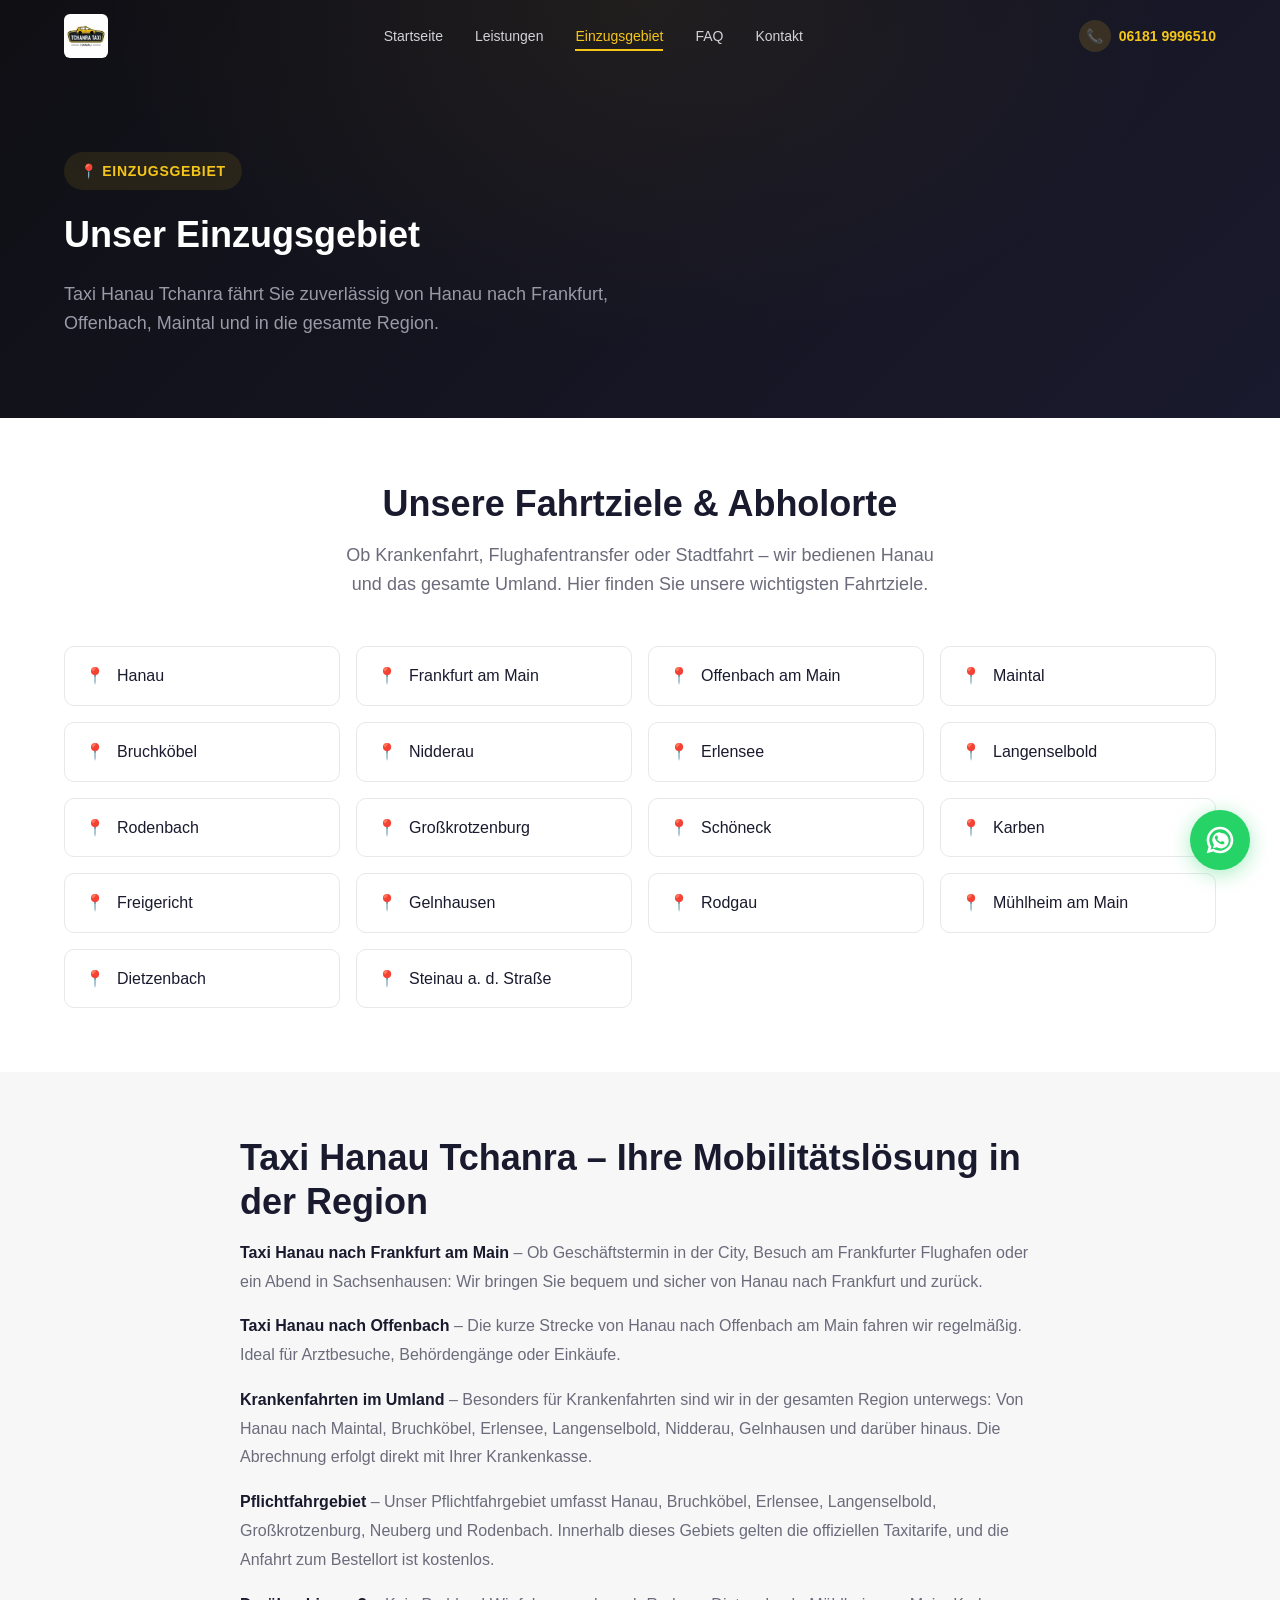
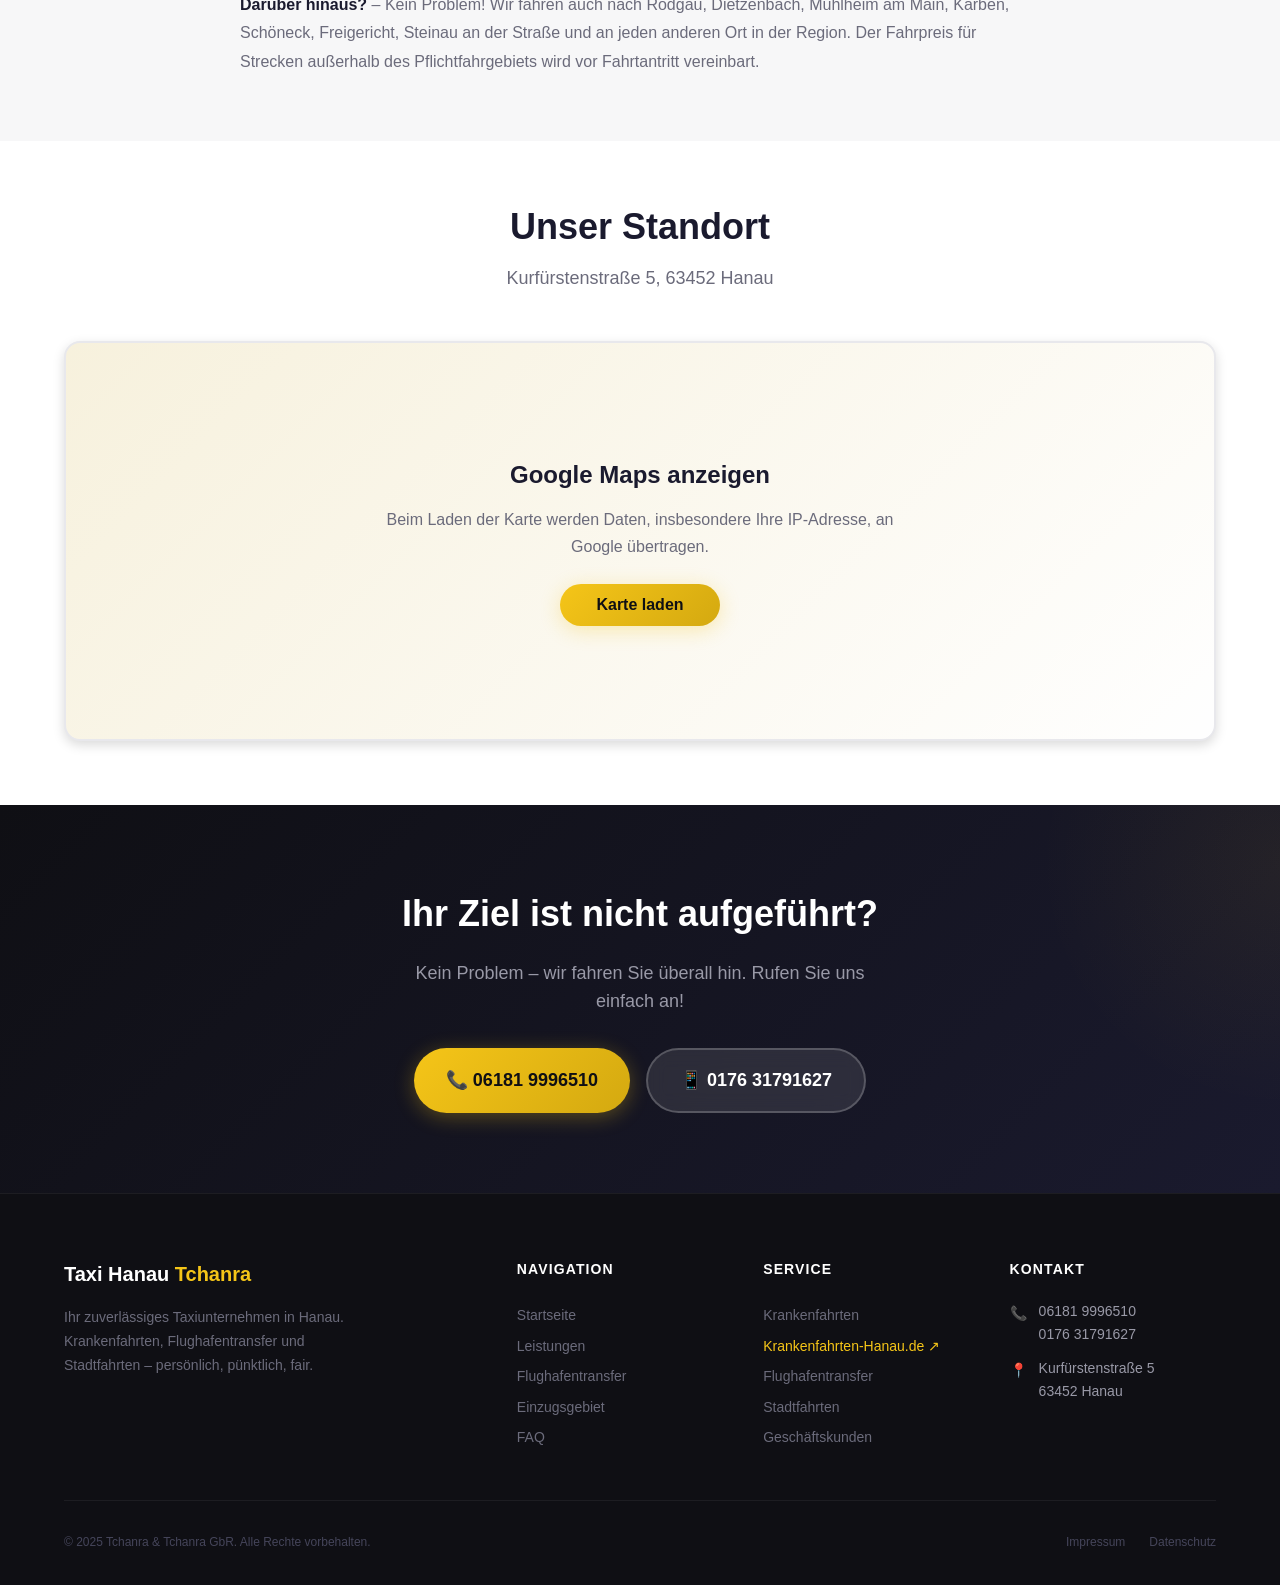
==== einzugsgebiet.html @ 6fc1b0a4 "Update privacy compliance" ====
<!DOCTYPE html>
<html lang="de">
<head>
  <meta charset="UTF-8">
  <meta name="viewport" content="width=device-width, initial-scale=1.0">

  <!-- SEO -->
  <title>Einzugsgebiet – Taxi Hanau Tchanra | Hanau, Frankfurt, Offenbach & Umland</title>
  <meta name="description" content="Taxi Hanau Tchanra fährt Sie zuverlässig in Hanau und der gesamten Region: Frankfurt, Offenbach, Maintal, Bruchköbel, Gelnhausen, Rodgau und viele weitere Orte.">
  <meta name="robots" content="index, follow">
  <link rel="canonical" href="https://taxi-hanau-tchanra.de/einzugsgebiet.html">

  <!-- Security Headers -->
  <meta http-equiv="X-Content-Type-Options" content="nosniff">
  <meta http-equiv="X-Frame-Options" content="SAMEORIGIN">
  <meta http-equiv="Referrer-Policy" content="strict-origin-when-cross-origin">

  <link rel="stylesheet" href="css/style.css">
  <link rel="icon" href="data:image/svg+xml,<svg xmlns='http://www.w3.org/2000/svg' viewBox='0 0 100 100'><text y='.9em' font-size='90'>🚕</text></svg>">
</head>
<body>

  <a href="#main" class="skip-link">Zum Inhalt springen</a>

  <!-- ===== HEADER ===== -->
  <header class="header header--transparent" role="banner">
    <div class="container header__inner">
      <a href="index.html" class="header__logo" aria-label="Taxi Hanau Tchanra – Startseite">
        <img src="images/logo.png" alt="Taxi Hanau Tchanra Logo" class="header__logo-img">
      </a>
      <nav class="header__nav" role="navigation" aria-label="Hauptnavigation">
        <a href="index.html" class="header__nav-link">Startseite</a>
        <a href="leistungen.html" class="header__nav-link">Leistungen</a>
        <a href="einzugsgebiet.html" class="header__nav-link header__nav-link--active">Einzugsgebiet</a>
        <a href="faq.html" class="header__nav-link">FAQ</a>
        <a href="kontakt.html" class="header__nav-link">Kontakt</a>
      </nav>
      <a href="tel:+4961819996510" class="header__phone" data-tracking="phone-header">
        <span class="header__phone-icon" aria-hidden="true">📞</span>
        <span>06181 9996510</span>
      </a>
      <button class="burger" aria-label="Menü öffnen" aria-expanded="false">
        <span class="burger__line"></span>
        <span class="burger__line"></span>
        <span class="burger__line"></span>
      </button>
    </div>
  </header>

  <main id="main">

    <!-- Page Header -->
    <section class="page-header">
      <div class="container page-header__content">
        <span class="section-badge">📍 Einzugsgebiet</span>
        <h1 class="page-header__title">Unser Einzugsgebiet</h1>
        <p class="page-header__subtitle">
          Taxi Hanau Tchanra fährt Sie zuverlässig von Hanau nach Frankfurt, Offenbach, 
          Maintal und in die gesamte Region.
        </p>
      </div>
    </section>

    <!-- ===== EINZUGSGEBIET ===== -->
    <section class="content-section" aria-label="Alle Fahrtziele">
      <div class="container">
        <div class="text-center">
          <h2 class="section-title reveal">Unsere Fahrtziele &amp; Abholorte</h2>
          <p class="section-subtitle reveal">
            Ob Krankenfahrt, Flughafentransfer oder Stadtfahrt – wir bedienen Hanau und 
            das gesamte Umland. Hier finden Sie unsere wichtigsten Fahrtziele.
          </p>
        </div>

        <div class="area-grid">
          <div class="area-item reveal">
            <span class="area-item__icon" aria-hidden="true">📍</span>
            <span>Hanau</span>
          </div>
          <div class="area-item reveal">
            <span class="area-item__icon" aria-hidden="true">📍</span>
            <span>Frankfurt am Main</span>
          </div>
          <div class="area-item reveal">
            <span class="area-item__icon" aria-hidden="true">📍</span>
            <span>Offenbach am Main</span>
          </div>
          <div class="area-item reveal">
            <span class="area-item__icon" aria-hidden="true">📍</span>
            <span>Maintal</span>
          </div>
          <div class="area-item reveal">
            <span class="area-item__icon" aria-hidden="true">📍</span>
            <span>Bruchköbel</span>
          </div>
          <div class="area-item reveal">
            <span class="area-item__icon" aria-hidden="true">📍</span>
            <span>Nidderau</span>
          </div>
          <div class="area-item reveal">
            <span class="area-item__icon" aria-hidden="true">📍</span>
            <span>Erlensee</span>
          </div>
          <div class="area-item reveal">
            <span class="area-item__icon" aria-hidden="true">📍</span>
            <span>Langenselbold</span>
          </div>
          <div class="area-item reveal">
            <span class="area-item__icon" aria-hidden="true">📍</span>
            <span>Rodenbach</span>
          </div>
          <div class="area-item reveal">
            <span class="area-item__icon" aria-hidden="true">📍</span>
            <span>Großkrotzenburg</span>
          </div>
          <div class="area-item reveal">
            <span class="area-item__icon" aria-hidden="true">📍</span>
            <span>Schöneck</span>
          </div>
          <div class="area-item reveal">
            <span class="area-item__icon" aria-hidden="true">📍</span>
            <span>Karben</span>
          </div>
          <div class="area-item reveal">
            <span class="area-item__icon" aria-hidden="true">📍</span>
            <span>Freigericht</span>
          </div>
          <div class="area-item reveal">
            <span class="area-item__icon" aria-hidden="true">📍</span>
            <span>Gelnhausen</span>
          </div>
          <div class="area-item reveal">
            <span class="area-item__icon" aria-hidden="true">📍</span>
            <span>Rodgau</span>
          </div>
          <div class="area-item reveal">
            <span class="area-item__icon" aria-hidden="true">📍</span>
            <span>Mühlheim am Main</span>
          </div>
          <div class="area-item reveal">
            <span class="area-item__icon" aria-hidden="true">📍</span>
            <span>Dietzenbach</span>
          </div>
          <div class="area-item reveal">
            <span class="area-item__icon" aria-hidden="true">📍</span>
            <span>Steinau a. d. Straße</span>
          </div>
        </div>
      </div>
    </section>

    <!-- ===== SEO TEXT ===== -->
    <section class="content-section content-section--alt" aria-label="Taxi in der Region">
      <div class="container">
        <div style="max-width: 800px; margin: 0 auto;">
          <h2 class="section-title reveal">Taxi Hanau Tchanra – Ihre Mobilitätslösung in der Region</h2>

          <div class="reveal" style="color: var(--color-gray-500); line-height: 1.8;">
            <p style="margin-bottom: 1rem;">
              <strong style="color: var(--color-dark);">Taxi Hanau nach Frankfurt am Main</strong> – 
              Ob Geschäftstermin in der City, Besuch am Frankfurter Flughafen oder ein Abend in 
              Sachsenhausen: Wir bringen Sie bequem und sicher von Hanau nach Frankfurt und zurück.
            </p>

            <p style="margin-bottom: 1rem;">
              <strong style="color: var(--color-dark);">Taxi Hanau nach Offenbach</strong> – 
              Die kurze Strecke von Hanau nach Offenbach am Main fahren wir regelmäßig. 
              Ideal für Arztbesuche, Behördengänge oder Einkäufe.
            </p>

            <p style="margin-bottom: 1rem;">
              <strong style="color: var(--color-dark);">Krankenfahrten im Umland</strong> – 
              Besonders für Krankenfahrten sind wir in der gesamten Region unterwegs: 
              Von Hanau nach Maintal, Bruchköbel, Erlensee, Langenselbold, Nidderau, 
              Gelnhausen und darüber hinaus. Die Abrechnung erfolgt direkt mit Ihrer Krankenkasse.
            </p>

            <p style="margin-bottom: 1rem;">
              <strong style="color: var(--color-dark);">Pflichtfahrgebiet</strong> – 
              Unser Pflichtfahrgebiet umfasst Hanau, Bruchköbel, Erlensee, Langenselbold, 
              Großkrotzenburg, Neuberg und Rodenbach. Innerhalb dieses Gebiets gelten die 
              offiziellen Taxitarife, und die Anfahrt zum Bestellort ist kostenlos.
            </p>

            <p>
              <strong style="color: var(--color-dark);">Darüber hinaus?</strong> – 
              Kein Problem! Wir fahren auch nach Rodgau, Dietzenbach, Mühlheim am Main, 
              Karben, Schöneck, Freigericht, Steinau an der Straße und an jeden anderen 
              Ort in der Region. Der Fahrpreis für Strecken außerhalb des Pflichtfahrgebiets 
              wird vor Fahrtantritt vereinbart.
            </p>
          </div>
        </div>
      </div>
    </section>

    <!-- ===== GOOGLE MAPS ===== -->
    <section class="content-section" aria-label="Standort auf der Karte">
      <div class="container">
        <div class="text-center">
          <h2 class="section-title reveal">Unser Standort</h2>
          <p class="section-subtitle reveal">Kurfürstenstraße 5, 63452 Hanau</p>
        </div>
        <div class="map-wrapper map-consent reveal">
          <div class="map-consent__content">
            <h2 class="map-consent__title">Google Maps anzeigen</h2>
            <p class="map-consent__text">
              Beim Laden der Karte werden Daten, insbesondere Ihre IP-Adresse, an Google übertragen.
            </p>
            <button
              type="button"
              class="btn btn-primary map-consent__btn"
              data-map-src="https://www.google.com/maps/embed?pb=!1m18!1m12!1m3!1d2554.5!2d8.9169!3d50.1268!2m3!1f0!2f0!3f0!3m2!1i1024!2i768!4f13.1!3m3!1m2!1s0x47bd0e9db5a84b11%3A0x4c44c80e8f3e7a59!2sKurf%C3%BCrstenstra%C3%9Fe%205%2C%2063452%20Hanau!5e0!3m2!1sde!2sde"
              data-map-title="Standort Taxi Hanau Tchanra auf Google Maps">
              Karte laden
            </button>
          </div>
        </div>
      </div>
    </section>

    <!-- CTA -->
    <section class="cta-section" aria-label="Jetzt Taxi bestellen">
      <div class="container cta-section__inner">
        <h2 class="cta-section__title reveal">Ihr Ziel ist nicht aufgeführt?</h2>
        <p class="cta-section__text reveal">
          Kein Problem – wir fahren Sie überall hin. Rufen Sie uns einfach an!
        </p>
        <div class="cta-section__actions reveal">
          <a href="tel:+4961819996510" class="btn btn-primary btn-lg" data-tracking="gebiet-cta-call">
            📞 06181 9996510
          </a>
          <a href="tel:+4917631791627" class="btn btn-secondary btn-lg" data-tracking="gebiet-cta-mobile">
            📱 0176 31791627
          </a>
        </div>
      </div>
    </section>

  </main>

  <!-- Footer -->
  <footer class="footer" role="contentinfo">
    <div class="container">
      <div class="footer__grid">
        <div>
          <div class="footer__brand-name">Taxi Hanau <span class="text-gold">Tchanra</span></div>
          <p class="footer__brand-text">
            Ihr zuverlässiges Taxiunternehmen in Hanau. Krankenfahrten, 
            Flughafentransfer und Stadtfahrten – persönlich, pünktlich, fair.
          </p>
        </div>
        <div>
          <h3 class="footer__heading">Navigation</h3>
          <a href="index.html" class="footer__link">Startseite</a>
          <a href="leistungen.html" class="footer__link">Leistungen</a>
          <a href="flughafentransfer.html" class="footer__link">Flughafentransfer</a>
          <a href="einzugsgebiet.html" class="footer__link">Einzugsgebiet</a>
          <a href="faq.html" class="footer__link">FAQ</a>
        </div>
        <div>
          <h3 class="footer__heading">Service</h3>
          <a href="leistungen.html#krankenfahrten" class="footer__link">Krankenfahrten</a>
          <a href="https://krankenfahrten-hanau.de/" target="_blank" rel="noopener noreferrer" class="footer__link" style="color: var(--color-gold);">Krankenfahrten-Hanau.de ↗</a>
          <a href="flughafentransfer.html" class="footer__link">Flughafentransfer</a>
          <a href="leistungen.html#stadtfahrten" class="footer__link">Stadtfahrten</a>
          <a href="leistungen.html#geschaeftskunden" class="footer__link">Geschäftskunden</a>
        </div>
        <div>
          <h3 class="footer__heading">Kontakt</h3>
          <div class="footer__contact-item">
            <span class="footer__contact-icon" aria-hidden="true">📞</span>
            <div>
              <a href="tel:+4961819996510">06181 9996510</a><br>
              <a href="tel:+4917631791627">0176 31791627</a>
            </div>
          </div>
          <div class="footer__contact-item">
            <span class="footer__contact-icon" aria-hidden="true">📍</span>
            <div>Kurfürstenstraße 5<br>63452 Hanau</div>
          </div>
        </div>
      </div>
      <div class="footer__bottom">
        <p class="footer__copyright">&copy; 2025 Tchanra &amp; Tchanra GbR. Alle Rechte vorbehalten.</p>
        <div class="footer__legal">
          <a href="kontakt.html#impressum">Impressum</a>
          <a href="kontakt.html#datenschutz">Datenschutz</a>
        </div>
      </div>
    </div>
  </footer>

  <div class="mobile-cta" aria-label="Schnellkontakt">
    <div class="mobile-cta__inner">
      <a href="tel:+4961819996510" class="mobile-cta__btn mobile-cta__btn--primary">📞 Anrufen</a>
      <a href="kontakt.html" class="mobile-cta__btn mobile-cta__btn--secondary">✉️ Nachricht</a>
    </div>
  </div>

  <script src="js/main.js"></script>
</body>
</html>
---- css/style.css ----
/* ============================================================
   TAXI HANAU TCHANRA – Design System
   Modern, mobile-first, taxi-themed (black/gold)
   ============================================================ */

/* ---------- Local/System Fonts ---------- */

/* ---------- CSS Custom Properties ---------- */
:root {
  /* Colors */
  --color-black: #0f0f14;
  --color-dark: #1a1a2e;
  --color-dark-2: #16213e;
  --color-dark-card: #1e1e30;
  --color-gold: #f5c518;
  --color-gold-dark: #d4a910;
  --color-gold-light: #ffe066;
  --color-white: #ffffff;
  --color-gray-100: #f7f7f8;
  --color-gray-200: #e8e8ec;
  --color-gray-300: #d1d1d8;
  --color-gray-400: #9999a7;
  --color-gray-500: #6b6b7b;
  --color-gray-600: #45455a;
  --color-green: #22c55e;
  --color-red: #ef4444;

  /* Typography */
  --font-family: -apple-system, BlinkMacSystemFont, 'Segoe UI', Roboto, Arial, sans-serif;
  --fs-xs: 0.75rem;
  --fs-sm: 0.875rem;
  --fs-base: 1rem;
  --fs-lg: 1.125rem;
  --fs-xl: 1.25rem;
  --fs-2xl: 1.5rem;
  --fs-3xl: 1.875rem;
  --fs-4xl: 2.25rem;
  --fs-5xl: 3rem;
  --fs-6xl: 3.75rem;

  /* Spacing */
  --space-1: 0.25rem;
  --space-2: 0.5rem;
  --space-3: 0.75rem;
  --space-4: 1rem;
  --space-5: 1.25rem;
  --space-6: 1.5rem;
  --space-8: 2rem;
  --space-10: 2.5rem;
  --space-12: 3rem;
  --space-16: 4rem;
  --space-20: 5rem;
  --space-24: 6rem;

  /* Layout */
  --max-width: 1200px;
  --header-height: 72px;

  /* Border Radius */
  --radius-sm: 6px;
  --radius-md: 10px;
  --radius-lg: 16px;
  --radius-xl: 24px;
  --radius-full: 9999px;

  /* Shadows */
  --shadow-sm: 0 1px 3px rgba(0,0,0,0.12);
  --shadow-md: 0 4px 12px rgba(0,0,0,0.15);
  --shadow-lg: 0 8px 30px rgba(0,0,0,0.2);
  --shadow-xl: 0 16px 50px rgba(0,0,0,0.3);
  --shadow-gold: 0 4px 20px rgba(245,197,24,0.3);
  --shadow-gold-lg: 0 8px 40px rgba(245,197,24,0.4);

  /* Transitions */
  --transition-fast: 0.15s ease;
  --transition-base: 0.3s ease;
  --transition-slow: 0.5s ease;
  --transition-spring: 0.4s cubic-bezier(0.34, 1.56, 0.64, 1);
}

/* ---------- Reset & Base ---------- */
*, *::before, *::after {
  margin: 0;
  padding: 0;
  box-sizing: border-box;
}

html {
  scroll-behavior: smooth;
  -webkit-text-size-adjust: 100%;
}

body {
  font-family: var(--font-family);
  font-size: var(--fs-base);
  line-height: 1.6;
  color: var(--color-dark);
  background-color: var(--color-white);
  -webkit-font-smoothing: antialiased;
  -moz-osx-font-smoothing: grayscale;
  overflow-x: hidden;
}

img {
  max-width: 100%;
  height: auto;
  display: block;
}

a {
  color: inherit;
  text-decoration: none;
  transition: color var(--transition-fast);
}

ul, ol {
  list-style: none;
}

button, input, textarea, select {
  font-family: inherit;
  font-size: inherit;
  border: none;
  outline: none;
  background: none;
}

button {
  cursor: pointer;
}

/* ---------- Utility Classes ---------- */
.container {
  width: 100%;
  max-width: var(--max-width);
  margin: 0 auto;
  padding: 0 var(--space-6);
}

.sr-only {
  position: absolute;
  width: 1px;
  height: 1px;
  padding: 0;
  margin: -1px;
  overflow: hidden;
  clip: rect(0,0,0,0);
  white-space: nowrap;
  border: 0;
}

.section-padding {
  padding: var(--space-20) 0;
}

.text-center {
  text-align: center;
}

.text-gold {
  color: var(--color-gold);
}

/* ---------- Typography ---------- */
.section-badge {
  display: inline-flex;
  align-items: center;
  gap: var(--space-2);
  padding: var(--space-2) var(--space-4);
  border-radius: var(--radius-full);
  background: rgba(245, 197, 24, 0.1);
  color: var(--color-gold);
  font-size: var(--fs-sm);
  font-weight: 600;
  text-transform: uppercase;
  letter-spacing: 0.05em;
  margin-bottom: var(--space-4);
}

.section-title {
  font-size: var(--fs-3xl);
  font-weight: 800;
  line-height: 1.2;
  margin-bottom: var(--space-4);
}

.section-subtitle {
  font-size: var(--fs-lg);
  color: var(--color-gray-500);
  max-width: 600px;
  margin: 0 auto var(--space-12);
}

@media (min-width: 768px) {
  .section-title {
    font-size: var(--fs-4xl);
  }
}

/* ---------- Buttons ---------- */
.btn {
  display: inline-flex;
  align-items: center;
  justify-content: center;
  gap: var(--space-2);
  padding: var(--space-3) var(--space-6);
  border-radius: var(--radius-full);
  font-weight: 600;
  font-size: var(--fs-base);
  text-align: center;
  transition: all var(--transition-base);
  white-space: nowrap;
  position: relative;
  overflow: hidden;
}

.btn::after {
  content: '';
  position: absolute;
  inset: 0;
  border-radius: inherit;
  opacity: 0;
  transition: opacity var(--transition-fast);
  background: linear-gradient(135deg, rgba(255,255,255,0.2), transparent);
}

.btn:hover::after {
  opacity: 1;
}

.btn-primary {
  background: linear-gradient(135deg, var(--color-gold), var(--color-gold-dark));
  color: var(--color-black);
  box-shadow: var(--shadow-gold);
}

.btn-primary:hover {
  transform: translateY(-2px);
  box-shadow: var(--shadow-gold-lg);
}

.btn-primary:active {
  transform: translateY(0);
}

.btn-secondary {
  background: rgba(255,255,255,0.1);
  color: var(--color-white);
  border: 2px solid rgba(255,255,255,0.2);
  backdrop-filter: blur(10px);
}

.btn-secondary:hover {
  background: rgba(255,255,255,0.2);
  border-color: var(--color-gold);
  color: var(--color-gold);
  transform: translateY(-2px);
}

.btn-outline {
  background: transparent;
  color: var(--color-gold);
  border: 2px solid var(--color-gold);
}

.btn-outline:hover {
  background: var(--color-gold);
  color: var(--color-black);
  transform: translateY(-2px);
  box-shadow: var(--shadow-gold);
}

.btn-lg {
  padding: var(--space-4) var(--space-8);
  font-size: var(--fs-lg);
}

.btn-icon {
  font-size: var(--fs-xl);
}

/* ---------- Header / Navigation ---------- */
.header {
  position: fixed;
  top: 0;
  left: 0;
  right: 0;
  z-index: 1000;
  height: var(--header-height);
  transition: all var(--transition-base);
}

.header--transparent {
  background: transparent;
}

.header--scrolled {
  background: rgba(15, 15, 20, 0.95);
  backdrop-filter: blur(20px);
  -webkit-backdrop-filter: blur(20px);
  box-shadow: 0 2px 20px rgba(0,0,0,0.3);
}

.header--menu-open {
  background: #0b0b0f !important;
  backdrop-filter: none !important;
  -webkit-backdrop-filter: none !important;
  box-shadow: none !important;
}

.header__inner {
  display: flex;
  align-items: center;
  justify-content: space-between;
  height: 100%;
}

.header__logo {
  display: flex;
  align-items: center;
  gap: var(--space-3);
  font-size: var(--fs-xl);
  font-weight: 800;
  color: var(--color-white);
  z-index: 1001;
}

.header__logo-icon {
  width: 40px;
  height: 40px;
  border-radius: var(--radius-md);
  background: linear-gradient(135deg, var(--color-gold), var(--color-gold-dark));
  display: flex;
  align-items: center;
  justify-content: center;
  font-size: var(--fs-xl);
  color: var(--color-black);
}

.header__nav {
  display: none;
}

.header__nav--open {
  display: flex !important;
  position: fixed !important;
  top: 0 !important;
  left: 0 !important;
  right: 0 !important;
  bottom: 0 !important;
  width: 100vw !important;
  height: 100vh !important;
  height: 100dvh !important;
  background: #0b0b0f !important;
  backdrop-filter: none !important;
  -webkit-backdrop-filter: none !important;
  flex-direction: column;
  align-items: center;
  justify-content: center;
  gap: var(--space-6);
  z-index: 1000;
  padding: 5rem 1.5rem 2rem;
}

.header__nav-link {
  color: var(--color-gray-300);
  font-weight: 500;
  font-size: var(--fs-lg);
  transition: color var(--transition-fast);
  position: relative;
}

.header__nav--open .header__nav-link {
  color: #ffffff !important;
  font-size: 1.25rem !important;
  font-weight: 600 !important;
  padding: var(--space-2) var(--space-4);
  text-align: center;
}

.header__nav-link::after {
  content: '';
  position: absolute;
  bottom: -4px;
  left: 0;
  width: 0;
  height: 2px;
  background: var(--color-gold);
  transition: width var(--transition-base);
}

.header__nav-link:hover,
.header__nav-link--active {
  color: var(--color-gold);
}

.header__nav-link:hover::after,
.header__nav-link--active::after {
  width: 100%;
}

.header__phone {
  display: none;
  align-items: center;
  gap: var(--space-2);
  color: var(--color-gold);
  font-weight: 600;
  font-size: var(--fs-sm);
}

.header__phone-icon {
  width: 32px;
  height: 32px;
  border-radius: var(--radius-full);
  background: rgba(245,197,24,0.15);
  display: flex;
  align-items: center;
  justify-content: center;
  animation: pulse-ring 2s infinite;
}

.burger {
  display: flex;
  flex-direction: column;
  gap: 5px;
  width: 28px;
  cursor: pointer;
  z-index: 1001;
  background: none;
  border: none;
  padding: 4px;
}

.burger__line {
  width: 100%;
  height: 2.5px;
  background: var(--color-white);
  border-radius: 2px;
  transition: all var(--transition-base);
  transform-origin: center;
}

.burger--open .burger__line:nth-child(1) {
  transform: translateY(7.5px) rotate(45deg);
}

.burger--open .burger__line:nth-child(2) {
  opacity: 0;
  transform: scaleX(0);
}

.burger--open .burger__line:nth-child(3) {
  transform: translateY(-7.5px) rotate(-45deg);
}

@media (min-width: 768px) {
  .header__nav {
    display: flex;
    align-items: center;
    gap: var(--space-8);
  }

  .header__nav-link {
    font-size: var(--fs-sm);
  }

  .header__phone {
    display: flex;
  }

  .burger {
    display: none;
  }
}

/* ---------- Hero Section ---------- */
.hero {
  position: relative;
  min-height: 100vh;
  display: flex;
  align-items: center;
  background: linear-gradient(135deg, var(--color-black) 0%, var(--color-dark) 50%, var(--color-dark-2) 100%);
  overflow: hidden;
  padding-top: var(--header-height);
}

.hero__bg {
  position: absolute;
  inset: 0;
  z-index: 0;
}

.hero__bg::before {
  content: '';
  position: absolute;
  inset: 0;
  background: radial-gradient(ellipse at 70% 20%, rgba(245,197,24,0.08) 0%, transparent 60%),
              radial-gradient(ellipse at 30% 80%, rgba(245,197,24,0.05) 0%, transparent 50%);
  z-index: 1;
}

.hero__bg-grid {
  position: absolute;
  inset: 0;
  background-image:
    linear-gradient(rgba(245,197,24,0.03) 1px, transparent 1px),
    linear-gradient(90deg, rgba(245,197,24,0.03) 1px, transparent 1px);
  background-size: 60px 60px;
  z-index: 0;
}

.header__logo-img {
  height: 44px;
  width: auto;
  border-radius: var(--radius-sm);
  display: block;
}

.hero__grid {
  display: grid;
  gap: var(--space-10);
  align-items: center;
  position: relative;
  z-index: 2;
}

@media (min-width: 992px) {
  .hero__grid {
    grid-template-columns: 1fr 1fr;
  }
}

.hero__media {
  position: relative;
  border-radius: var(--radius-xl);
  overflow: hidden;
  box-shadow: var(--shadow-xl), 0 0 40px rgba(245,197,24,0.15);
  border: 1px solid rgba(245,197,24,0.25);
  animation: fadeInUp 0.8s ease 0.3s both;
}

.hero__img {
  width: 100%;
  height: auto;
  object-fit: cover;
  display: block;
  transition: transform var(--transition-slow);
}

.hero__media:hover .hero__img {
  transform: scale(1.03);
}

.hero__media-tag {
  position: absolute;
  bottom: var(--space-4);
  left: var(--space-4);
  background: rgba(15,15,20,0.85);
  backdrop-filter: blur(10px);
  border: 1px solid var(--color-gold);
  color: var(--color-white);
  padding: var(--space-2) var(--space-4);
  border-radius: var(--radius-md);
  font-size: var(--fs-xs);
  font-weight: 600;
}

.hero__content {
  position: relative;
  z-index: 2;
}

.hero__badge {
  display: inline-flex;
  align-items: center;
  gap: var(--space-2);
  padding: var(--space-2) var(--space-4);
  border-radius: var(--radius-full);
  background: rgba(34, 197, 94, 0.15);
  color: var(--color-green);
  font-size: var(--fs-sm);
  font-weight: 600;
  margin-bottom: var(--space-6);
  animation: fadeInUp 0.6s ease both;
}

.hero__badge-dot {
  width: 8px;
  height: 8px;
  border-radius: 50%;
  background: var(--color-green);
  animation: blink 2s infinite;
}

.hero__title {
  font-size: var(--fs-4xl);
  font-weight: 800;
  color: var(--color-white);
  line-height: 1.1;
  margin-bottom: var(--space-6);
  animation: fadeInUp 0.6s ease 0.1s both;
}

.hero__title-highlight {
  background: linear-gradient(135deg, var(--color-gold), var(--color-gold-light));
  -webkit-background-clip: text;
  -webkit-text-fill-color: transparent;
  background-clip: text;
}

.hero__subtitle {
  font-size: var(--fs-lg);
  color: var(--color-gray-400);
  margin-bottom: var(--space-8);
  max-width: 540px;
  animation: fadeInUp 0.6s ease 0.2s both;
}

.hero__actions {
  display: flex;
  flex-wrap: wrap;
  gap: var(--space-4);
  margin-bottom: var(--space-12);
  animation: fadeInUp 0.6s ease 0.3s both;
}

.hero__phone-main {
  display: flex;
  align-items: center;
  gap: var(--space-4);
  padding: var(--space-4) var(--space-6);
  border-radius: var(--radius-lg);
  background: rgba(255,255,255,0.05);
  border: 1px solid rgba(255,255,255,0.1);
  animation: fadeInUp 0.6s ease 0.4s both;
}

.hero__phone-number {
  font-size: var(--fs-2xl);
  font-weight: 700;
  color: var(--color-gold);
  letter-spacing: 0.02em;
}

.hero__phone-label {
  font-size: var(--fs-sm);
  color: var(--color-gray-400);
}

.hero__stats {
  display: grid;
  grid-template-columns: repeat(3, 1fr);
  gap: var(--space-6);
  padding-top: var(--space-8);
  border-top: 1px solid rgba(255,255,255,0.08);
  animation: fadeInUp 0.6s ease 0.5s both;
}

.hero__stat-value {
  font-size: var(--fs-2xl);
  font-weight: 800;
  color: var(--color-gold);
}

.hero__stat-label {
  font-size: var(--fs-xs);
  color: var(--color-gray-400);
  text-transform: uppercase;
  letter-spacing: 0.05em;
}

/* Floating elements */
.hero__float {
  position: absolute;
  z-index: 1;
  pointer-events: none;
}

.hero__float--1 {
  top: 15%;
  right: 5%;
  width: 300px;
  height: 300px;
  border-radius: 50%;
  background: radial-gradient(circle, rgba(245,197,24,0.06) 0%, transparent 70%);
  animation: float 8s ease-in-out infinite;
}

.hero__float--2 {
  bottom: 10%;
  right: 15%;
  width: 200px;
  height: 200px;
  border-radius: 50%;
  background: radial-gradient(circle, rgba(245,197,24,0.04) 0%, transparent 70%);
  animation: float 6s ease-in-out infinite reverse;
}

@media (min-width: 768px) {
  .hero__title {
    font-size: var(--fs-5xl);
  }
}

@media (min-width: 1024px) {
  .hero__title {
    font-size: var(--fs-6xl);
  }
}

/* ---------- Service Cards ---------- */
.services {
  padding: var(--space-20) 0;
  background: var(--color-gray-100);
}

.services__grid {
  display: grid;
  gap: var(--space-6);
  margin-top: var(--space-12);
}

@media (min-width: 640px) {
  .services__grid {
    grid-template-columns: repeat(2, 1fr);
  }
}

@media (min-width: 1024px) {
  .services__grid {
    grid-template-columns: repeat(3, 1fr);
  }
}

.service-card {
  background: var(--color-white);
  border-radius: var(--radius-lg);
  padding: var(--space-8);
  border: 1px solid var(--color-gray-200);
  transition: all var(--transition-base);
  position: relative;
  overflow: hidden;
}

.service-card::before {
  content: '';
  position: absolute;
  top: 0;
  left: 0;
  right: 0;
  height: 3px;
  background: linear-gradient(90deg, var(--color-gold), var(--color-gold-dark));
  transform: scaleX(0);
  transition: transform var(--transition-base);
}

.service-card:hover {
  transform: translateY(-6px);
  box-shadow: var(--shadow-lg);
  border-color: rgba(245,197,24,0.2);
}

.service-card:hover::before {
  transform: scaleX(1);
}

.service-card__icon {
  width: 56px;
  height: 56px;
  border-radius: var(--radius-md);
  background: linear-gradient(135deg, rgba(245,197,24,0.1), rgba(245,197,24,0.05));
  display: flex;
  align-items: center;
  justify-content: center;
  font-size: var(--fs-2xl);
  margin-bottom: var(--space-5);
}

.service-card__title {
  font-size: var(--fs-xl);
  font-weight: 700;
  margin-bottom: var(--space-3);
  color: var(--color-dark);
}

.service-card__text {
  color: var(--color-gray-500);
  font-size: var(--fs-sm);
  line-height: 1.7;
}

.service-card__link {
  display: inline-flex;
  align-items: center;
  gap: var(--space-2);
  margin-top: var(--space-4);
  color: var(--color-gold-dark);
  font-weight: 600;
  font-size: var(--fs-sm);
  transition: gap var(--transition-base);
}

.service-card__link:hover {
  gap: var(--space-3);
}

/* ---------- Trust Bar ---------- */
.trust {
  padding: var(--space-16) 0;
  background: var(--color-dark);
}

.trust__grid {
  display: grid;
  grid-template-columns: repeat(2, 1fr);
  gap: var(--space-8);
}

@media (min-width: 768px) {
  .trust__grid {
    grid-template-columns: repeat(4, 1fr);
  }
}

.trust__item {
  text-align: center;
}

.trust__icon {
  font-size: var(--fs-3xl);
  margin-bottom: var(--space-3);
}

.trust__value {
  font-size: var(--fs-2xl);
  font-weight: 800;
  color: var(--color-gold);
}

.trust__label {
  font-size: var(--fs-sm);
  color: var(--color-gray-400);
  margin-top: var(--space-1);
}

/* ---------- CTA Section ---------- */
.cta-section {
  padding: var(--space-20) 0;
  background: linear-gradient(135deg, var(--color-black) 0%, var(--color-dark) 100%);
  position: relative;
  overflow: hidden;
}

.cta-section::before {
  content: '';
  position: absolute;
  top: -50%;
  right: -20%;
  width: 500px;
  height: 500px;
  border-radius: 50%;
  background: radial-gradient(circle, rgba(245,197,24,0.06) 0%, transparent 70%);
}

.cta-section__inner {
  position: relative;
  z-index: 1;
  text-align: center;
}

.cta-section__title {
  font-size: var(--fs-3xl);
  font-weight: 800;
  color: var(--color-white);
  margin-bottom: var(--space-4);
}

.cta-section__text {
  font-size: var(--fs-lg);
  color: var(--color-gray-400);
  margin-bottom: var(--space-8);
  max-width: 500px;
  margin-left: auto;
  margin-right: auto;
}

.cta-section__actions {
  display: flex;
  flex-wrap: wrap;
  justify-content: center;
  gap: var(--space-4);
}

.cta-section__phone {
  font-size: var(--fs-2xl);
  font-weight: 700;
  color: var(--color-gold);
  margin-top: var(--space-6);
}

@media (min-width: 768px) {
  .cta-section__title {
    font-size: var(--fs-4xl);
  }
}

/* ---------- Footer ---------- */
.footer {
  background: var(--color-black);
  border-top: 1px solid rgba(255,255,255,0.06);
  padding: var(--space-16) 0 var(--space-8);
}

.footer__grid {
  display: grid;
  gap: var(--space-10);
  margin-bottom: var(--space-12);
}

@media (min-width: 768px) {
  .footer__grid {
    grid-template-columns: 2fr 1fr 1fr 1fr;
  }
}

.footer__brand-name {
  font-size: var(--fs-xl);
  font-weight: 800;
  color: var(--color-white);
  margin-bottom: var(--space-4);
}

.footer__brand-text {
  color: var(--color-gray-500);
  font-size: var(--fs-sm);
  line-height: 1.7;
  max-width: 300px;
}

.footer__heading {
  font-size: var(--fs-sm);
  font-weight: 700;
  color: var(--color-white);
  text-transform: uppercase;
  letter-spacing: 0.08em;
  margin-bottom: var(--space-5);
}

.footer__link {
  display: block;
  color: var(--color-gray-500);
  font-size: var(--fs-sm);
  padding: var(--space-1) 0;
  transition: color var(--transition-fast);
}

.footer__link:hover {
  color: var(--color-gold);
}

.footer__contact-item {
  display: flex;
  align-items: flex-start;
  gap: var(--space-3);
  color: var(--color-gray-400);
  font-size: var(--fs-sm);
  margin-bottom: var(--space-3);
}

.footer__contact-icon {
  color: var(--color-gold);
  flex-shrink: 0;
  margin-top: 2px;
}

.footer__bottom {
  padding-top: var(--space-8);
  border-top: 1px solid rgba(255,255,255,0.06);
  display: flex;
  flex-direction: column;
  align-items: center;
  gap: var(--space-4);
  text-align: center;
}

.footer__copyright {
  font-size: var(--fs-xs);
  color: var(--color-gray-600);
}

.footer__legal {
  display: flex;
  gap: var(--space-6);
}

.footer__legal a {
  font-size: var(--fs-xs);
  color: var(--color-gray-600);
  transition: color var(--transition-fast);
}

.footer__legal a:hover {
  color: var(--color-gold);
}

@media (min-width: 768px) {
  .footer__bottom {
    flex-direction: row;
    justify-content: space-between;
  }
}

/* ---------- Page Header (Subpages) ---------- */
.page-header {
  padding: calc(var(--header-height) + var(--space-16)) 0 var(--space-16);
  background: linear-gradient(135deg, var(--color-black) 0%, var(--color-dark) 100%);
  position: relative;
  overflow: hidden;
}

.page-header::before {
  content: '';
  position: absolute;
  inset: 0;
  background: radial-gradient(ellipse at 50% 0%, rgba(245,197,24,0.06) 0%, transparent 60%);
}

.page-header__content {
  position: relative;
  z-index: 1;
}

.page-header__title {
  font-size: var(--fs-3xl);
  font-weight: 800;
  color: var(--color-white);
  margin-bottom: var(--space-4);
}

.page-header__subtitle {
  font-size: var(--fs-lg);
  color: var(--color-gray-400);
  max-width: 600px;
}

@media (min-width: 768px) {
  .page-header {
    padding: calc(var(--header-height) + var(--space-20)) 0 var(--space-20);
  }
  .page-header__title {
    font-size: var(--fs-4xl);
  }
}

/* ---------- Content Sections (Subpages) ---------- */
.content-section {
  padding: var(--space-16) 0;
}

.content-section--alt {
  background: var(--color-gray-100);
}

.content-section--dark {
  background: var(--color-dark);
  color: var(--color-white);
}

/* ---------- Leistungen Cards ---------- */
.leistung-card {
  display: grid;
  gap: var(--space-8);
  padding: var(--space-10);
  border-radius: var(--radius-lg);
  background: var(--color-white);
  border: 1px solid var(--color-gray-200);
  margin-bottom: var(--space-8);
  transition: all var(--transition-base);
}

@media (min-width: 768px) {
  .leistung-card {
    grid-template-columns: auto 1fr;
    align-items: start;
  }
}

.leistung-card:hover {
  box-shadow: var(--shadow-md);
  border-color: rgba(245,197,24,0.2);
}

.leistung-card__icon-wrap {
  width: 72px;
  height: 72px;
  border-radius: var(--radius-lg);
  background: linear-gradient(135deg, var(--color-gold), var(--color-gold-dark));
  display: flex;
  align-items: center;
  justify-content: center;
  font-size: var(--fs-3xl);
}

.leistung-card__title {
  font-size: var(--fs-xl);
  font-weight: 700;
  margin-bottom: var(--space-3);
}

.leistung-card__text {
  color: var(--color-gray-500);
  line-height: 1.7;
  margin-bottom: var(--space-4);
}

.leistung-card__features {
  display: flex;
  flex-wrap: wrap;
  gap: var(--space-3);
}

.leistung-card__feature {
  display: inline-flex;
  align-items: center;
  gap: var(--space-2);
  padding: var(--space-1) var(--space-3);
  border-radius: var(--radius-full);
  background: rgba(245,197,24,0.08);
  color: var(--color-gold-dark);
  font-size: var(--fs-xs);
  font-weight: 600;
}

/* ---------- Einzugsgebiet ---------- */
.area-grid {
  display: grid;
  grid-template-columns: repeat(2, 1fr);
  gap: var(--space-4);
  margin-top: var(--space-8);
}

@media (min-width: 640px) {
  .area-grid {
    grid-template-columns: repeat(3, 1fr);
  }
}

@media (min-width: 1024px) {
  .area-grid {
    grid-template-columns: repeat(4, 1fr);
  }
}

.area-item {
  display: flex;
  align-items: center;
  gap: var(--space-3);
  padding: var(--space-4) var(--space-5);
  border-radius: var(--radius-md);
  background: var(--color-white);
  border: 1px solid var(--color-gray-200);
  font-weight: 500;
  transition: all var(--transition-base);
}

.area-item:hover {
  border-color: var(--color-gold);
  box-shadow: var(--shadow-sm);
  transform: translateY(-2px);
}

.area-item__icon {
  color: var(--color-gold);
  flex-shrink: 0;
}

.map-wrapper {
  margin-top: var(--space-12);
  border-radius: var(--radius-lg);
  overflow: hidden;
  border: 2px solid var(--color-gray-200);
  box-shadow: var(--shadow-md);
}

.map-wrapper iframe {
  width: 100%;
  height: 400px;
  border: 0;
  display: block;
}

.map-consent {
  min-height: 400px;
  display: grid;
  place-items: center;
  padding: var(--space-8);
  background:
    linear-gradient(135deg, rgba(245, 197, 24, 0.12), rgba(255, 255, 255, 0.94)),
    var(--color-gray-100);
}

.map-consent__content {
  max-width: 520px;
  text-align: center;
}

.map-consent__title {
  margin-bottom: var(--space-3);
  font-size: var(--fs-2xl);
  font-weight: 800;
  color: var(--color-dark);
}

.map-consent__text {
  margin-bottom: var(--space-6);
  color: var(--color-gray-500);
  line-height: 1.7;
}

.map-consent__btn {
  min-width: 160px;
}

/* ---------- FAQ Accordion ---------- */
.faq-list {
  max-width: 800px;
  margin: 0 auto;
}

.faq-item {
  border: 1px solid var(--color-gray-200);
  border-radius: var(--radius-md);
  margin-bottom: var(--space-4);
  overflow: hidden;
  transition: all var(--transition-base);
}

.faq-item:hover {
  border-color: rgba(245,197,24,0.3);
}

.faq-item--open {
  border-color: var(--color-gold);
  box-shadow: var(--shadow-sm);
}

.faq-question {
  width: 100%;
  display: flex;
  align-items: center;
  justify-content: space-between;
  gap: var(--space-4);
  padding: var(--space-5) var(--space-6);
  background: var(--color-white);
  cursor: pointer;
  font-weight: 600;
  font-size: var(--fs-base);
  text-align: left;
  color: var(--color-dark);
  transition: background var(--transition-fast);
}

.faq-question:hover {
  background: var(--color-gray-100);
}

.faq-item--open .faq-question {
  background: rgba(245,197,24,0.05);
}

.faq-icon {
  width: 24px;
  height: 24px;
  flex-shrink: 0;
  display: flex;
  align-items: center;
  justify-content: center;
  border-radius: var(--radius-full);
  background: var(--color-gray-100);
  transition: all var(--transition-base);
  font-size: var(--fs-sm);
  color: var(--color-gray-500);
}

.faq-item--open .faq-icon {
  background: var(--color-gold);
  color: var(--color-black);
  transform: rotate(180deg);
}

.faq-answer {
  max-height: 0;
  overflow: hidden;
  transition: max-height var(--transition-slow);
}

.faq-answer__inner {
  padding: 0 var(--space-6) var(--space-6);
  color: var(--color-gray-500);
  line-height: 1.8;
}

.faq-item--open .faq-answer {
  max-height: 500px;
}

/* ---------- Kontakt ---------- */
.contact-grid {
  display: grid;
  gap: var(--space-10);
}

@media (min-width: 768px) {
  .contact-grid {
    grid-template-columns: 1fr 1fr;
  }
}

.contact-info-card {
  display: flex;
  align-items: flex-start;
  gap: var(--space-4);
  padding: var(--space-6);
  border-radius: var(--radius-md);
  background: var(--color-gray-100);
  margin-bottom: var(--space-4);
  transition: all var(--transition-base);
}

.contact-info-card:hover {
  box-shadow: var(--shadow-sm);
  background: var(--color-white);
  border: 1px solid var(--color-gray-200);
}

.contact-info-card__icon {
  width: 48px;
  height: 48px;
  border-radius: var(--radius-md);
  background: linear-gradient(135deg, var(--color-gold), var(--color-gold-dark));
  display: flex;
  align-items: center;
  justify-content: center;
  font-size: var(--fs-xl);
  flex-shrink: 0;
}

.contact-info-card__title {
  font-weight: 700;
  margin-bottom: var(--space-1);
}

.contact-info-card__text {
  color: var(--color-gray-500);
  font-size: var(--fs-sm);
  line-height: 1.6;
}

.contact-info-card__text a {
  color: var(--color-gold-dark);
  font-weight: 600;
}

.contact-info-card__text a:hover {
  text-decoration: underline;
}

/* ---------- Forms ---------- */
.form {
  display: flex;
  flex-direction: column;
  gap: var(--space-5);
}

.form__group {
  display: flex;
  flex-direction: column;
  gap: var(--space-2);
}

.form__label {
  font-size: var(--fs-sm);
  font-weight: 600;
  color: var(--color-dark);
}

.form__input,
.form__textarea,
.form__select {
  padding: var(--space-3) var(--space-4);
  border: 2px solid var(--color-gray-200);
  border-radius: var(--radius-md);
  font-size: var(--fs-base);
  transition: all var(--transition-fast);
  background: var(--color-white);
  color: var(--color-dark);
}

.form__select option {
  background-color: #ffffff;
  color: #111111;
}

.form__input:focus,
.form__textarea:focus,
.form__select:focus {
  border-color: var(--color-gold);
  box-shadow: 0 0 0 3px rgba(245,197,24,0.15);
}

.form__textarea {
  min-height: 120px;
  resize: vertical;
}

.form__row {
  display: grid;
  gap: var(--space-5);
}

@media (min-width: 640px) {
  .form__row {
    grid-template-columns: 1fr 1fr;
  }
}

/* Honeypot */
.form__hp {
  position: absolute;
  left: -9999px;
  opacity: 0;
  height: 0;
  width: 0;
  overflow: hidden;
}

.form__submit-row {
  display: flex;
  align-items: center;
  gap: var(--space-4);
  margin-top: var(--space-2);
}

.form__hint {
  font-size: var(--fs-xs);
  color: var(--color-gray-500);
}

/* ---------- Impressum / Datenschutz ---------- */
.legal-content {
  max-width: 800px;
  margin: 0 auto;
}

.legal-content h2 {
  font-size: var(--fs-xl);
  font-weight: 700;
  margin-top: var(--space-10);
  margin-bottom: var(--space-4);
  color: var(--color-dark);
}

.legal-content h3 {
  font-size: var(--fs-lg);
  font-weight: 600;
  margin-top: var(--space-6);
  margin-bottom: var(--space-3);
}

.legal-content p {
  color: var(--color-gray-500);
  line-height: 1.8;
  margin-bottom: var(--space-4);
}

.legal-content ul {
  margin-bottom: var(--space-4);
  padding-left: var(--space-6);
}

.legal-content li {
  color: var(--color-gray-500);
  line-height: 1.8;
  list-style: disc;
}

.legal-content a {
  color: var(--color-gold-dark);
  text-decoration: underline;
}

/* Tab Navigation (for Kontakt page) */
.tab-nav {
  display: flex;
  gap: var(--space-2);
  margin-bottom: var(--space-10);
  border-bottom: 2px solid var(--color-gray-200);
  overflow-x: auto;
}

.tab-nav__btn {
  padding: var(--space-3) var(--space-5);
  font-weight: 600;
  font-size: var(--fs-sm);
  color: var(--color-gray-500);
  border-bottom: 2px solid transparent;
  margin-bottom: -2px;
  transition: all var(--transition-fast);
  white-space: nowrap;
}

.tab-nav__btn:hover {
  color: var(--color-dark);
}

.tab-nav__btn--active {
  color: var(--color-gold-dark);
  border-bottom-color: var(--color-gold);
}

.tab-panel {
  display: none;
}

.tab-panel--active {
  display: block;
  animation: fadeIn 0.3s ease;
}

/* ---------- Landing Page (flughafentransfer) ---------- */
.landing {
  min-height: 100vh;
  background: linear-gradient(135deg, var(--color-black) 0%, var(--color-dark) 100%);
  position: relative;
  overflow: hidden;
}

.landing__topbar {
  padding: var(--space-4) 0;
  display: flex;
  align-items: center;
  justify-content: space-between;
}

.landing__logo {
  font-size: var(--fs-lg);
  font-weight: 800;
  color: var(--color-white);
  display: flex;
  align-items: center;
  gap: var(--space-3);
}

.landing__phone-top {
  display: flex;
  align-items: center;
  gap: var(--space-2);
  color: var(--color-gold);
  font-weight: 700;
  font-size: var(--fs-lg);
}

.landing__hero {
  padding: var(--space-16) 0 var(--space-20);
  text-align: center;
  position: relative;
  z-index: 1;
}

.landing__price-badge {
  display: inline-flex;
  align-items: center;
  gap: var(--space-2);
  padding: var(--space-3) var(--space-6);
  border-radius: var(--radius-full);
  background: linear-gradient(135deg, var(--color-gold), var(--color-gold-dark));
  color: var(--color-black);
  font-size: var(--fs-lg);
  font-weight: 800;
  margin-bottom: var(--space-8);
  box-shadow: var(--shadow-gold-lg);
  animation: fadeInUp 0.6s ease both;
}

.landing__title {
  font-size: var(--fs-4xl);
  font-weight: 800;
  color: var(--color-white);
  line-height: 1.15;
  margin-bottom: var(--space-6);
  animation: fadeInUp 0.6s ease 0.1s both;
}

.landing__subtitle {
  font-size: var(--fs-lg);
  color: var(--color-gray-400);
  margin-bottom: var(--space-10);
  max-width: 600px;
  margin-left: auto;
  margin-right: auto;
  animation: fadeInUp 0.6s ease 0.2s both;
}

@media (min-width: 768px) {
  .landing__title {
    font-size: var(--fs-5xl);
  }
}

@media (min-width: 1024px) {
  .landing__title {
    font-size: var(--fs-6xl);
  }
}

.landing__benefits {
  display: grid;
  grid-template-columns: repeat(2, 1fr);
  gap: var(--space-6);
  max-width: 700px;
  margin: 0 auto var(--space-12);
  animation: fadeInUp 0.6s ease 0.3s both;
}

@media (min-width: 640px) {
  .landing__benefits {
    grid-template-columns: repeat(4, 1fr);
  }
}

.landing__benefit {
  text-align: center;
}

.landing__benefit-icon {
  font-size: var(--fs-3xl);
  margin-bottom: var(--space-2);
}

.landing__benefit-text {
  font-size: var(--fs-sm);
  font-weight: 600;
  color: var(--color-gray-300);
}

.landing__cta-area {
  animation: fadeInUp 0.6s ease 0.4s both;
}

.landing__form-wrap {
  max-width: 580px;
  margin: 0 auto;
  padding: var(--space-8);
  border-radius: var(--radius-xl);
  background: rgba(22, 33, 62, 0.75);
  border: 1px solid rgba(245, 197, 24, 0.3);
  box-shadow: 0 20px 50px rgba(0,0,0,0.5), 0 0 30px rgba(245,197,24,0.1);
  backdrop-filter: blur(20px);
  text-align: left;
}

.landing__form-title {
  font-size: var(--fs-2xl);
  font-weight: 800;
  color: var(--color-white);
  margin-bottom: var(--space-6);
  text-align: center;
  position: relative;
  padding-bottom: var(--space-3);
}

.landing__form-title::after {
  content: '';
  position: absolute;
  bottom: 0;
  left: 50%;
  transform: translateX(-50%);
  width: 50px;
  height: 3px;
  background: linear-gradient(90deg, var(--color-gold), var(--color-gold-dark));
  border-radius: var(--radius-full);
}

.landing__form .form__label {
  color: var(--color-gray-200);
  font-size: var(--fs-xs);
  text-transform: uppercase;
  letter-spacing: 0.05em;
  margin-bottom: var(--space-1);
  font-weight: 700;
}

.landing__form .form__input,
.landing__form .form__textarea,
.landing__form .form__select {
  background: rgba(15, 15, 20, 0.6);
  border: 1.5px solid rgba(255, 255, 255, 0.15);
  color: var(--color-white);
  border-radius: var(--radius-md);
  padding: var(--space-3) var(--space-4);
  width: 100%;
}

.landing__form .form__input {
  height: 48px;
}

.landing__form .form__select {
  height: 48px;
  cursor: pointer;
}

.landing__form .form__select option {
  background-color: #15151f !important;
  color: #ffffff !important;
}

.landing__form .form__input::placeholder,
.landing__form .form__textarea::placeholder {
  color: var(--color-gray-500);
}

.landing__form .form__input:focus,
.landing__form .form__textarea:focus,
.landing__form .form__select:focus {
  border-color: var(--color-gold);
  background: rgba(15, 15, 20, 0.9);
  box-shadow: 0 0 0 4px rgba(245,197,24,0.2);
}

.landing__form .form__input:focus,
.landing__form .form__textarea:focus,
.landing__form .form__select:focus {
  border-color: var(--color-gold);
  box-shadow: 0 0 0 3px rgba(245,197,24,0.15);
}

.landing__form .form__label {
  color: var(--color-gray-300);
}

.landing__or {
  display: flex;
  align-items: center;
  gap: var(--space-4);
  margin: var(--space-8) 0;
  color: var(--color-gray-500);
  font-size: var(--fs-sm);
}

.landing__or::before,
.landing__or::after {
  content: '';
  flex: 1;
  height: 1px;
  background: rgba(255,255,255,0.1);
}

.landing__direct-call {
  text-align: center;
}

.landing__direct-call a {
  font-size: var(--fs-2xl);
  font-weight: 700;
  color: var(--color-gold);
  display: inline-flex;
  align-items: center;
  gap: var(--space-3);
}

.landing__direct-call a:hover {
  color: var(--color-gold-light);
}

.landing__trust-row {
  display: flex;
  flex-wrap: wrap;
  justify-content: center;
  gap: var(--space-6);
  margin-top: var(--space-12);
  padding-top: var(--space-8);
  border-top: 1px solid rgba(255,255,255,0.06);
}

.landing__trust-item {
  display: flex;
  align-items: center;
  gap: var(--space-2);
  color: var(--color-gray-400);
  font-size: var(--fs-sm);
  font-weight: 500;
}

.landing__trust-check {
  color: var(--color-green);
}

.landing__footer {
  padding: var(--space-8) 0;
  text-align: center;
  color: var(--color-gray-600);
  font-size: var(--fs-xs);
  border-top: 1px solid rgba(255,255,255,0.04);
}

.landing__footer a {
  color: var(--color-gray-500);
  text-decoration: underline;
}

/* ---------- Tariff Table ---------- */
.tariff-table {
  width: 100%;
  border-collapse: collapse;
  margin: var(--space-6) 0;
  border-radius: var(--radius-md);
  overflow: hidden;
}

.tariff-table th,
.tariff-table td {
  padding: var(--space-4) var(--space-5);
  text-align: left;
  border-bottom: 1px solid var(--color-gray-200);
}

.tariff-table th {
  background: var(--color-dark);
  color: var(--color-gold);
  font-weight: 700;
  font-size: var(--fs-sm);
  text-transform: uppercase;
  letter-spacing: 0.05em;
}

.tariff-table td {
  font-size: var(--fs-sm);
  color: var(--color-gray-500);
}

.tariff-table tr:hover td {
  background: var(--color-gray-100);
}

.tariff-table .tariff-price {
  font-weight: 700;
  color: var(--color-dark);
}

/* ---------- Mobile Phone Sticky ---------- */
.mobile-cta {
  display: none;
  position: fixed;
  bottom: 0;
  left: 0;
  right: 0;
  z-index: 999;
  padding: var(--space-3) var(--space-4);
  background: rgba(15,15,20,0.95);
  backdrop-filter: blur(20px);
  border-top: 1px solid rgba(245,197,24,0.2);
}

.mobile-cta__inner {
  display: flex;
  gap: var(--space-3);
}

.mobile-cta__btn {
  flex: 1;
  display: flex;
  align-items: center;
  justify-content: center;
  gap: var(--space-2);
  padding: var(--space-3);
  border-radius: var(--radius-md);
  font-weight: 700;
  font-size: var(--fs-sm);
}

.mobile-cta__btn--primary {
  background: linear-gradient(135deg, var(--color-gold), var(--color-gold-dark));
  color: var(--color-black);
}

.mobile-cta__btn--secondary {
  background: rgba(255,255,255,0.1);
  color: var(--color-white);
  border: 1px solid rgba(255,255,255,0.2);
}

@media (max-width: 767px) {
  .mobile-cta {
    display: block;
  }

  body {
    padding-bottom: 72px;
  }
}

/* ---------- Animations ---------- */
@keyframes fadeIn {
  from { opacity: 0; }
  to { opacity: 1; }
}

@keyframes fadeInUp {
  from {
    opacity: 0;
    transform: translateY(20px);
  }
  to {
    opacity: 1;
    transform: translateY(0);
  }
}

@keyframes float {
  0%, 100% { transform: translate(0, 0); }
  50% { transform: translate(-10px, -20px); }
}

@keyframes blink {
  0%, 100% { opacity: 1; }
  50% { opacity: 0.4; }
}

@keyframes pulse-ring {
  0% { box-shadow: 0 0 0 0 rgba(245,197,24,0.4); }
  70% { box-shadow: 0 0 0 8px rgba(245,197,24,0); }
  100% { box-shadow: 0 0 0 0 rgba(245,197,24,0); }
}

/* Scroll reveal */
.reveal {
  opacity: 0;
  transform: translateY(30px);
  transition: opacity 0.6s ease, transform 0.6s ease;
}

.reveal--visible {
  opacity: 1;
  transform: translateY(0);
}

/* ---------- Skip to Content (Accessibility) ---------- */
.skip-link {
  position: absolute;
  top: -100%;
  left: var(--space-4);
  padding: var(--space-3) var(--space-6);
  background: var(--color-gold);
  color: var(--color-black);
  font-weight: 700;
  border-radius: 0 0 var(--radius-md) var(--radius-md);
  z-index: 10000;
  transition: top var(--transition-fast);
}

.skip-link:focus {
  top: 0;
}

/* ---------- Print Styles ---------- */
@media print {
  .header, .footer, .mobile-cta, .burger {
    display: none !important;
  }

  body {
    color: #000;
    background: #fff;
    padding-bottom: 0;
  }

  .hero {
    min-height: auto;
    padding: 2rem 0;
    background: none;
    color: #000;
  }
}

/* ---------- WhatsApp Floating Widget & Modal ---------- */
.wa-float {
  position: fixed;
  bottom: 80px;
  right: 20px;
  z-index: 9998;
  width: 60px;
  height: 60px;
  background: #25D366;
  color: #fff;
  border-radius: 50%;
  display: flex;
  align-items: center;
  justify-content: center;
  box-shadow: 0 4px 20px rgba(37, 211, 102, 0.4);
  cursor: pointer;
  transition: transform 0.3s ease, box-shadow 0.3s ease;
}

@media (min-width: 768px) {
  .wa-float {
    bottom: 30px;
    right: 30px;
  }
}

.wa-float:hover {
  transform: scale(1.1);
  box-shadow: 0 6px 25px rgba(37, 211, 102, 0.6);
}

.wa-float-icon {
  width: 32px;
  height: 32px;
}

/* Modal Overlay */
.wa-modal-overlay {
  position: fixed;
  inset: 0;
  background: rgba(0, 0, 0, 0.8);
  backdrop-filter: blur(6px);
  z-index: 10000;
  display: flex;
  align-items: center;
  justify-content: center;
  padding: 20px;
  opacity: 0;
  visibility: hidden;
  transition: opacity 0.3s ease, visibility 0.3s ease;
}

.wa-modal-overlay.wa-modal--open {
  opacity: 1;
  visibility: visible;
}

.wa-modal {
  background: #1a1a2e;
  border: 1px solid var(--color-gold);
  border-radius: var(--radius-xl);
  padding: 28px;
  max-width: 480px;
  width: 100%;
  color: #fff;
  box-shadow: var(--shadow-xl);
  transform: translateY(20px);
  transition: transform 0.3s ease;
  position: relative;
}

.wa-modal-overlay.wa-modal--open .wa-modal {
  transform: translateY(0);
}

.wa-modal-header {
  display: flex;
  align-items: center;
  gap: 12px;
  margin-bottom: 16px;
}

.wa-modal-icon {
  width: 42px;
  height: 42px;
  background: #25D366;
  border-radius: 50%;
  display: flex;
  align-items: center;
  justify-content: center;
  font-size: 22px;
}

.wa-modal-title {
  font-size: 1.2rem;
  font-weight: 700;
  color: #fff;
}

.wa-modal-close {
  position: absolute;
  top: 15px;
  right: 15px;
  background: none;
  border: none;
  color: var(--color-gray-400);
  font-size: 24px;
  cursor: pointer;
  line-height: 1;
}

.wa-modal-close:hover {
  color: #fff;
}

.wa-modal-body {
  font-size: 0.9rem;
  color: var(--color-gray-300);
  line-height: 1.6;
  margin-bottom: 20px;
}

.wa-modal-check {
  display: flex;
  align-items: flex-start;
  gap: 10px;
  background: rgba(255,255,255,0.05);
  padding: 14px;
  border-radius: var(--radius-md);
  margin-bottom: 20px;
  border: 1px solid rgba(255,255,255,0.1);
}

.wa-modal-check input {
  accent-color: var(--color-gold);
  width: 18px;
  height: 18px;
  margin-top: 2px;
  cursor: pointer;
}

.wa-modal-check label {
  font-size: 0.85rem;
  color: var(--color-gray-300);
  cursor: pointer;
  line-height: 1.4;
}

.wa-modal-btn {
  width: 100%;
  padding: 14px;
  border-radius: var(--radius-full);
  background: #25D366;
  color: #fff;
  font-weight: 700;
  font-size: 1rem;
  display: flex;
  align-items: center;
  justify-content: center;
  gap: 8px;
  transition: all 0.2s ease;
  opacity: 0.4;
  pointer-events: none;
}

.wa-modal-btn.wa-modal-btn--enabled {
  opacity: 1;
  pointer-events: auto;
  cursor: pointer;
}

.wa-modal-btn.wa-modal-btn--enabled:hover {
  transform: translateY(-2px);
  box-shadow: 0 4px 20px rgba(37, 211, 102, 0.4);
}
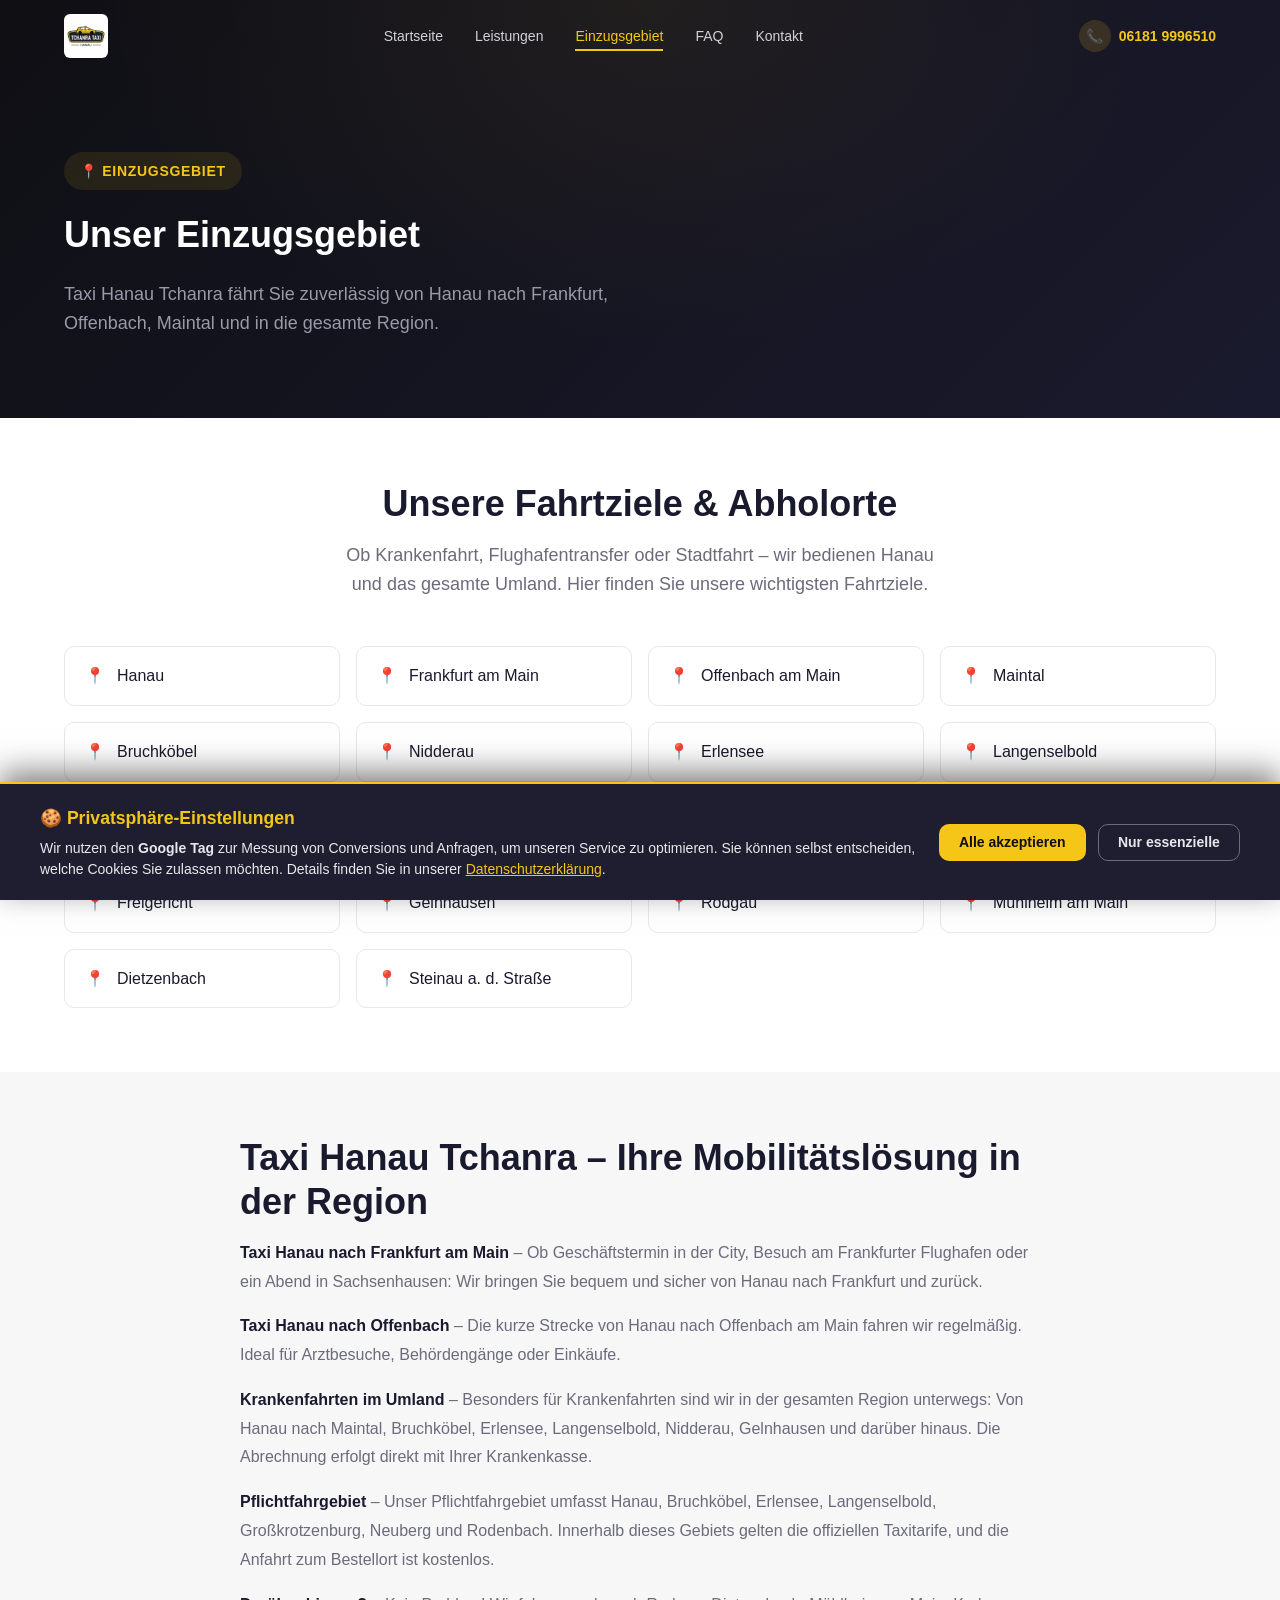
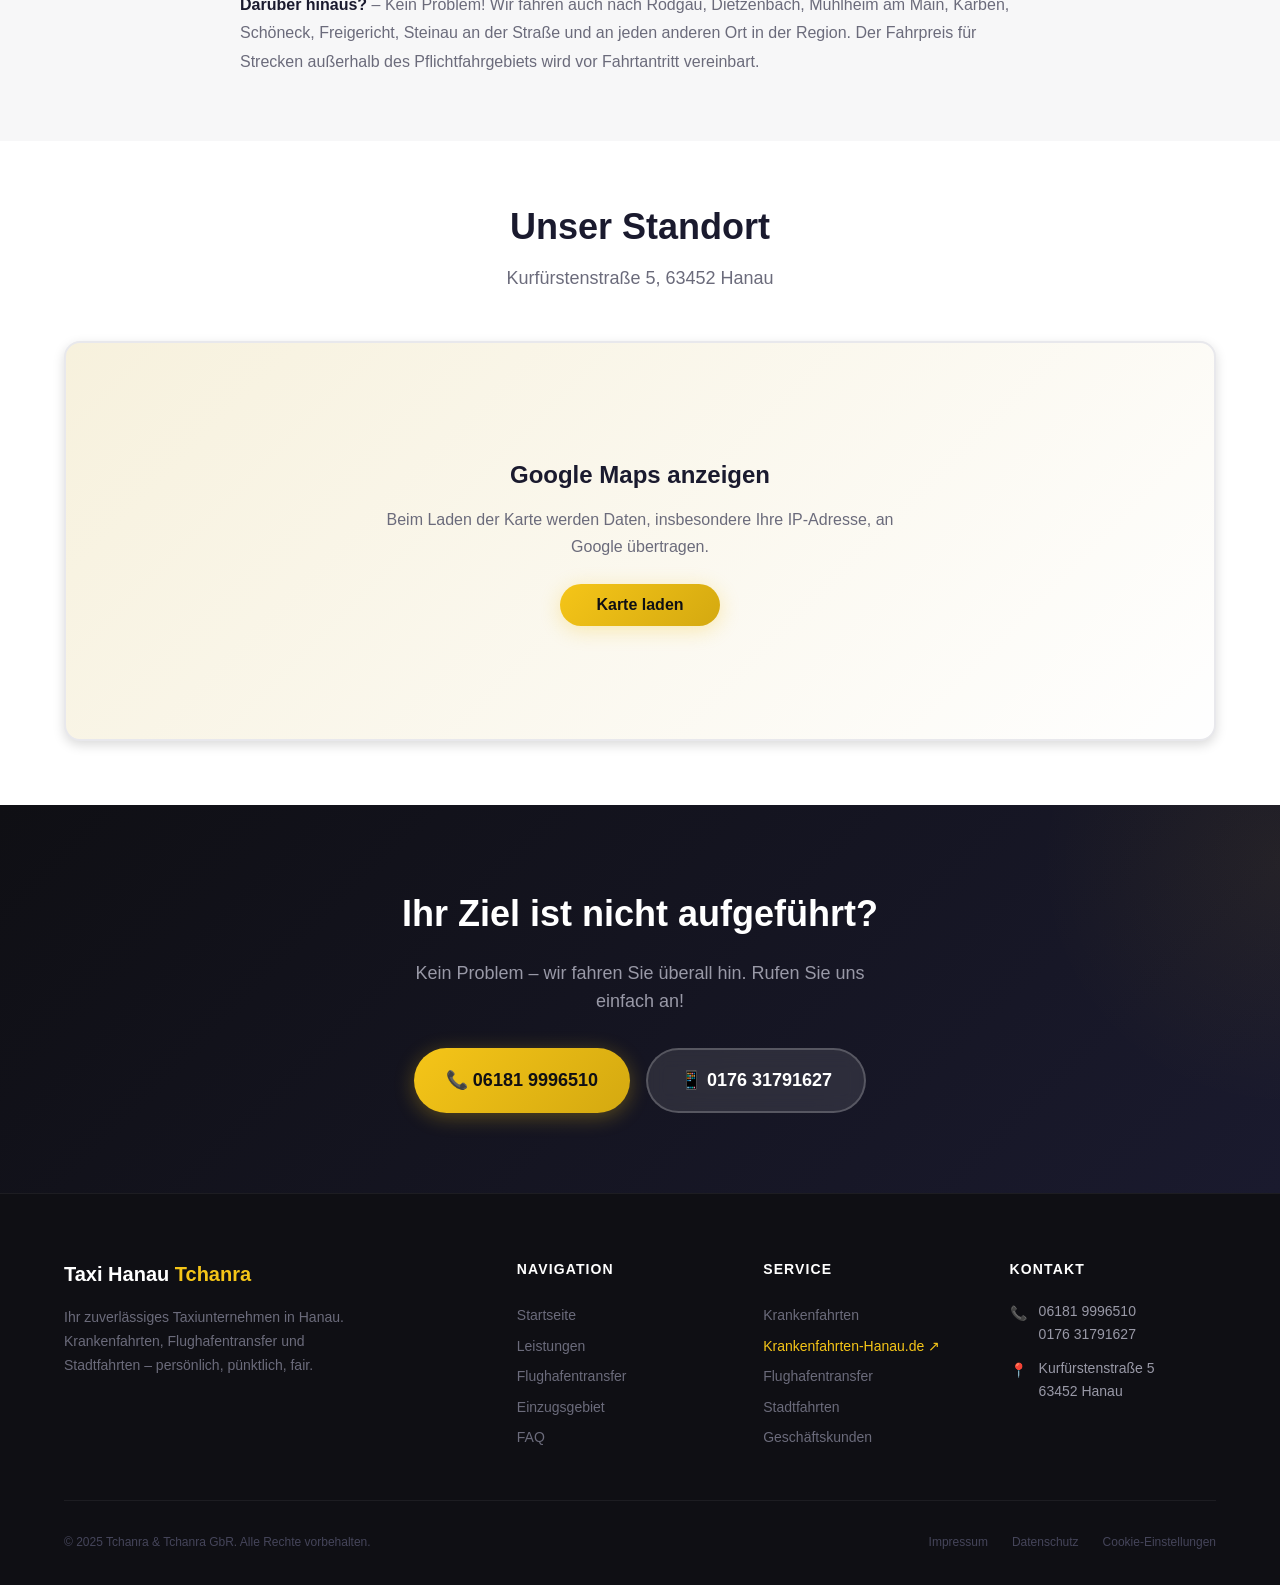
==== commit b14f1c07: "feat: Google Tag (AW-11364909431) & DSGVO Consent Mode v2 Einbindung" ====
--- a/einzugsgebiet.html
+++ b/einzugsgebiet.html
@@ -4,11 +4,29 @@
   <meta charset="UTF-8">
   <meta name="viewport" content="width=device-width, initial-scale=1.0">
 
+  <!-- Google Consent Mode v2 & Google Tag (gtag.js) -->
+  <script>
+    window.dataLayer = window.dataLayer || [];
+    function gtag(){dataLayer.push(arguments);}
+    gtag('consent', 'default', {
+      'ad_storage': 'denied',
+      'ad_user_data': 'denied',
+      'ad_personalization': 'denied',
+      'analytics_storage': 'denied',
+      'wait_for_update': 500
+    });
+  </script>
+  <script async src="https://www.googletagmanager.com/gtag/js?id=AW-11364909431"></script>
+  <script>
+    gtag('js', new Date());
+    gtag('config', 'AW-11364909431');
+  </script>
+
   <!-- SEO -->
   <title>Einzugsgebiet – Taxi Hanau Tchanra | Hanau, Frankfurt, Offenbach & Umland</title>
   <meta name="description" content="Taxi Hanau Tchanra fährt Sie zuverlässig in Hanau und der gesamten Region: Frankfurt, Offenbach, Maintal, Bruchköbel, Gelnhausen, Rodgau und viele weitere Orte.">
   <meta name="robots" content="index, follow">
-  <link rel="canonical" href="https://taxi-hanau-tchanra.de/einzugsgebiet.html">
+  <link rel="canonical" href="https://hanau-taxi-tchanra.de/einzugsgebiet.html">
 
   <!-- Security Headers -->
   <meta http-equiv="X-Content-Type-Options" content="nosniff">
@@ -286,6 +304,7 @@
         <div class="footer__legal">
           <a href="kontakt.html#impressum">Impressum</a>
           <a href="kontakt.html#datenschutz">Datenschutz</a>
+          <a href="#cookie-settings" id="open-cookie-banner">Cookie-Einstellungen</a>
         </div>
       </div>
     </div>
--- a/css/style.css
+++ b/css/style.css
@@ -1890,13 +1890,187 @@
   border: 1px solid rgba(255,255,255,0.2);
 }
 
+/* ============================================================
+   MOBILE & SMARTPHONE OPTIMIZATIONS
+   ============================================================ */
 @media (max-width: 767px) {
+  /* Prevent iOS Auto-Zoom on Input Focus */
+  input, select, textarea,
+  .form__input, .form__select, .form__textarea,
+  .landing__form .form__input, .landing__form .form__select, .landing__form .form__textarea {
+    font-size: 16px !important;
+    height: 48px;
+  }
+  .form__textarea, .landing__form .form__textarea {
+    height: auto;
+  }
+
+  /* Safe padding for mobile bottom bar */
+  body {
+    padding-bottom: calc(72px + env(safe-area-inset-bottom, 0px));
+  }
+
+  /* Mobile CTA sticky bar */
   .mobile-cta {
     display: block;
-  }
-
-  body {
-    padding-bottom: 72px;
+    padding-bottom: calc(var(--space-3) + env(safe-area-inset-bottom, 0px));
+  }
+
+  /* Floating WhatsApp Button on Mobile */
+  .wa-float {
+    bottom: calc(78px + env(safe-area-inset-bottom, 0px));
+    right: 14px;
+    width: 54px;
+    height: 54px;
+  }
+  .wa-float-icon {
+    width: 28px;
+    height: 28px;
+  }
+
+  /* Typography & Titles scaling */
+  .hero__title {
+    font-size: 1.85rem !important;
+    line-height: 1.2;
+  }
+
+  .landing__title {
+    font-size: 1.65rem !important;
+    line-height: 1.25;
+  }
+
+  .landing__subtitle {
+    font-size: 0.95rem;
+    line-height: 1.55;
+  }
+
+  .landing__price-badge {
+    font-size: 0.85rem;
+    padding: 8px 16px;
+    max-width: 100%;
+  }
+
+  /* Form Container Padding */
+  .landing__form-wrap {
+    padding: 1.25rem 1rem;
+    border-radius: var(--radius-lg);
+  }
+
+  .form__row {
+    flex-direction: column;
+    gap: 0.75rem;
+  }
+
+  /* Landing Topbar */
+  .landing__topbar {
+    padding: 0.75rem 0;
+    gap: 0.5rem;
+  }
+
+  .header__logo-img {
+    height: 38px;
+  }
+
+  .landing__phone-top {
+    font-size: 0.9rem;
+    padding: 6px 10px;
+    background: rgba(245, 197, 24, 0.1);
+    border-radius: var(--radius-sm);
+  }
+
+  /* Benefits Grid */
+  .landing__benefits {
+    grid-template-columns: repeat(2, 1fr);
+    gap: 0.75rem;
+    margin-bottom: 1.5rem;
+  }
+
+  .landing__benefit {
+    background: rgba(255, 255, 255, 0.03);
+    padding: 0.75rem 0.5rem;
+    border-radius: var(--radius-md);
+    border: 1px solid rgba(255, 255, 255, 0.05);
+  }
+
+  .landing__trust-row {
+    gap: 0.75rem;
+    margin-top: 1.5rem;
+    padding-top: 1rem;
+  }
+
+  .landing__trust-item {
+    font-size: 0.8rem;
+  }
+
+  /* Tables horizontal scrolling */
+  .tariff-table-wrapper {
+    width: 100%;
+    overflow-x: auto;
+    -webkit-overflow-scrolling: touch;
+    margin: 1rem 0;
+  }
+
+  /* Touch Targets */
+  .btn, button, a {
+    min-height: 44px;
+  }
+
+  /* Autocomplete Dropdown List positioning on small screens */
+  .autocomplete-list {
+    max-height: 200px;
+  }
+  .autocomplete-item {
+    padding: 12px 14px;
+    font-size: 0.95rem;
+  }
+
+  /* Leistungs Card Mobile Fixes */
+  .leistung-card {
+    padding: 1.25rem 1rem !important;
+    gap: 1rem !important;
+    border-radius: var(--radius-md) !important;
+    margin-bottom: 1.25rem !important;
+  }
+
+  .leistung-card__icon-wrap {
+    width: 52px !important;
+    height: 52px !important;
+    font-size: 1.65rem !important;
+    border-radius: var(--radius-md) !important;
+  }
+
+  .leistung-card__title {
+    font-size: 1.3rem !important;
+    line-height: 1.3 !important;
+    margin-bottom: 0.5rem !important;
+  }
+
+  .leistung-card__text {
+    font-size: 0.925rem !important;
+    line-height: 1.6 !important;
+    margin-bottom: 0.75rem !important;
+    word-break: break-word;
+  }
+
+  .leistung-card__features {
+    gap: 0.4rem !important;
+    margin-bottom: 0.75rem !important;
+  }
+
+  .leistung-card__feature {
+    font-size: 0.775rem !important;
+    padding: 4px 8px !important;
+  }
+
+  .leistung-card .btn {
+    width: 100% !important;
+    white-space: normal !important;
+    text-align: center !important;
+    padding: 12px 14px !important;
+    font-size: 0.85rem !important;
+    line-height: 1.3 !important;
+    margin-top: 1rem !important;
+    box-sizing: border-box !important;
   }
 }
 
@@ -2158,3 +2332,178 @@
   transform: translateY(-2px);
   box-shadow: 0 4px 20px rgba(37, 211, 102, 0.4);
 }
+
+/* ---------- DSGVO Address Autocomplete Styles ---------- */
+.autocomplete-wrapper {
+  position: relative;
+  width: 100%;
+}
+
+.autocomplete-list {
+  position: absolute;
+  top: 100%;
+  left: 0;
+  right: 0;
+  z-index: 100;
+  margin-top: 4px;
+  background: var(--color-dark-card);
+  border: 1px solid rgba(245, 197, 24, 0.5);
+  border-radius: var(--radius-md);
+  box-shadow: var(--shadow-xl), 0 0 20px rgba(245, 197, 24, 0.2);
+  max-height: 240px;
+  overflow-y: auto;
+  list-style: none;
+  padding: 4px 0;
+}
+
+.autocomplete-item {
+  padding: 10px 14px;
+  font-size: 0.9rem;
+  color: var(--color-gray-200);
+  cursor: pointer;
+  display: flex;
+  align-items: center;
+  gap: 8px;
+  transition: background 0.15s ease, color 0.15s ease;
+}
+
+.autocomplete-item:hover,
+.autocomplete-item--active {
+  background: rgba(245, 197, 24, 0.15);
+  color: var(--color-gold);
+}
+
+.autocomplete-item-icon {
+  font-size: 1rem;
+  flex-shrink: 0;
+}
+
+.autocomplete-hint {
+  font-size: 0.75rem;
+  color: var(--color-gray-400);
+  display: flex;
+  justify-content: space-between;
+  align-items: center;
+  flex-wrap: wrap;
+  gap: 0.25rem;
+  margin-top: 0.4rem;
+}
+
+.btn-optin-live {
+  background: transparent;
+  border: 1px dashed var(--color-gold);
+  color: var(--color-gold);
+  padding: 2px 8px;
+  border-radius: var(--radius-sm);
+  font-size: 0.7rem;
+  cursor: pointer;
+  transition: all 0.2s ease;
+}
+
+.btn-optin-live:hover {
+  background: var(--color-gold);
+  color: var(--color-dark);
+}
+
+.btn-optin-live.btn-optin-live--active {
+  background: var(--color-green);
+  border-color: var(--color-green);
+  color: var(--color-white);
+}
+
+/* ---------- Cookie Consent Banner (DSGVO) ---------- */
+.cookie-banner {
+  position: fixed;
+  bottom: -100%;
+  left: 0;
+  right: 0;
+  z-index: 99999;
+  background: var(--color-dark-card);
+  border-top: 2px solid var(--color-gold);
+  box-shadow: 0 -10px 30px rgba(0, 0, 0, 0.5);
+  padding: 1.25rem 1.5rem;
+  transition: bottom 0.4s cubic-bezier(0.16, 1, 0.3, 1);
+  font-family: var(--font-family);
+}
+
+.cookie-banner--visible {
+  bottom: 0;
+}
+
+.cookie-banner__content {
+  max-width: var(--max-width);
+  margin: 0 auto;
+  display: flex;
+  flex-direction: column;
+  gap: 1rem;
+}
+
+@media (min-width: 768px) {
+  .cookie-banner__content {
+    flex-direction: row;
+    align-items: center;
+    justify-content: space-between;
+  }
+}
+
+.cookie-banner__title {
+  font-size: 1.1rem;
+  font-weight: 700;
+  color: var(--color-gold);
+  margin-bottom: 0.35rem;
+}
+
+.cookie-banner__text p {
+  font-size: var(--fs-sm);
+  color: var(--color-gray-200);
+  line-height: 1.5;
+  margin: 0;
+}
+
+.cookie-banner__text a {
+  color: var(--color-gold);
+  text-decoration: underline;
+}
+
+.cookie-banner__actions {
+  display: flex;
+  gap: 0.75rem;
+  flex-shrink: 0;
+}
+
+.cookie-banner__btn {
+  padding: 0.6rem 1.2rem;
+  border-radius: var(--radius-md);
+  font-size: var(--fs-sm);
+  font-weight: 600;
+  cursor: pointer;
+  transition: all 0.2s ease;
+  border: 1px solid transparent;
+}
+
+.cookie-banner__btn--accept {
+  background: var(--color-gold);
+  color: var(--color-black);
+}
+
+.cookie-banner__btn--accept:hover {
+  background: var(--color-gold-light);
+  transform: translateY(-1px);
+}
+
+.cookie-banner__btn--deny {
+  background: transparent;
+  border-color: var(--color-gray-500);
+  color: var(--color-gray-200);
+}
+
+.cookie-banner__btn--deny:hover {
+  border-color: var(--color-gray-300);
+  background: rgba(255, 255, 255, 0.05);
+}
+
+.footer__legal a[href="#cookie-settings"] {
+  cursor: pointer;
+}
+
+
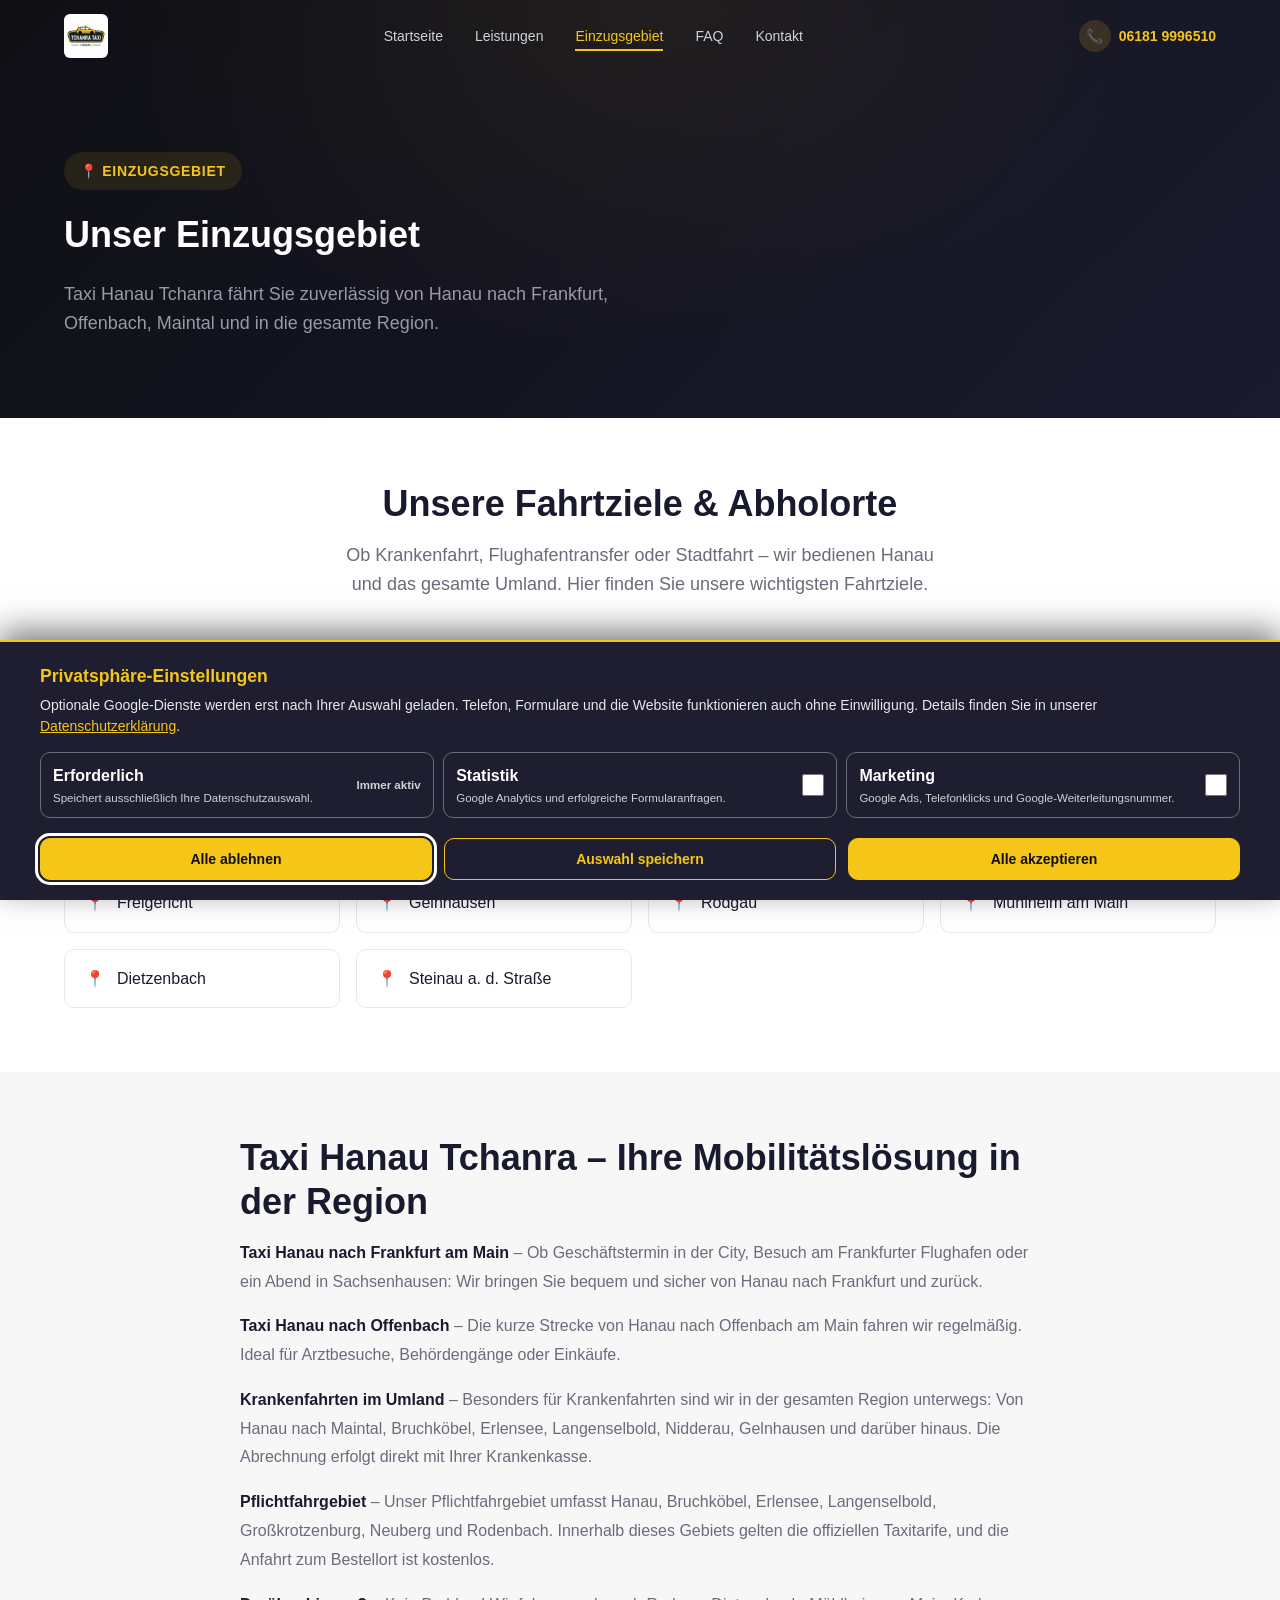
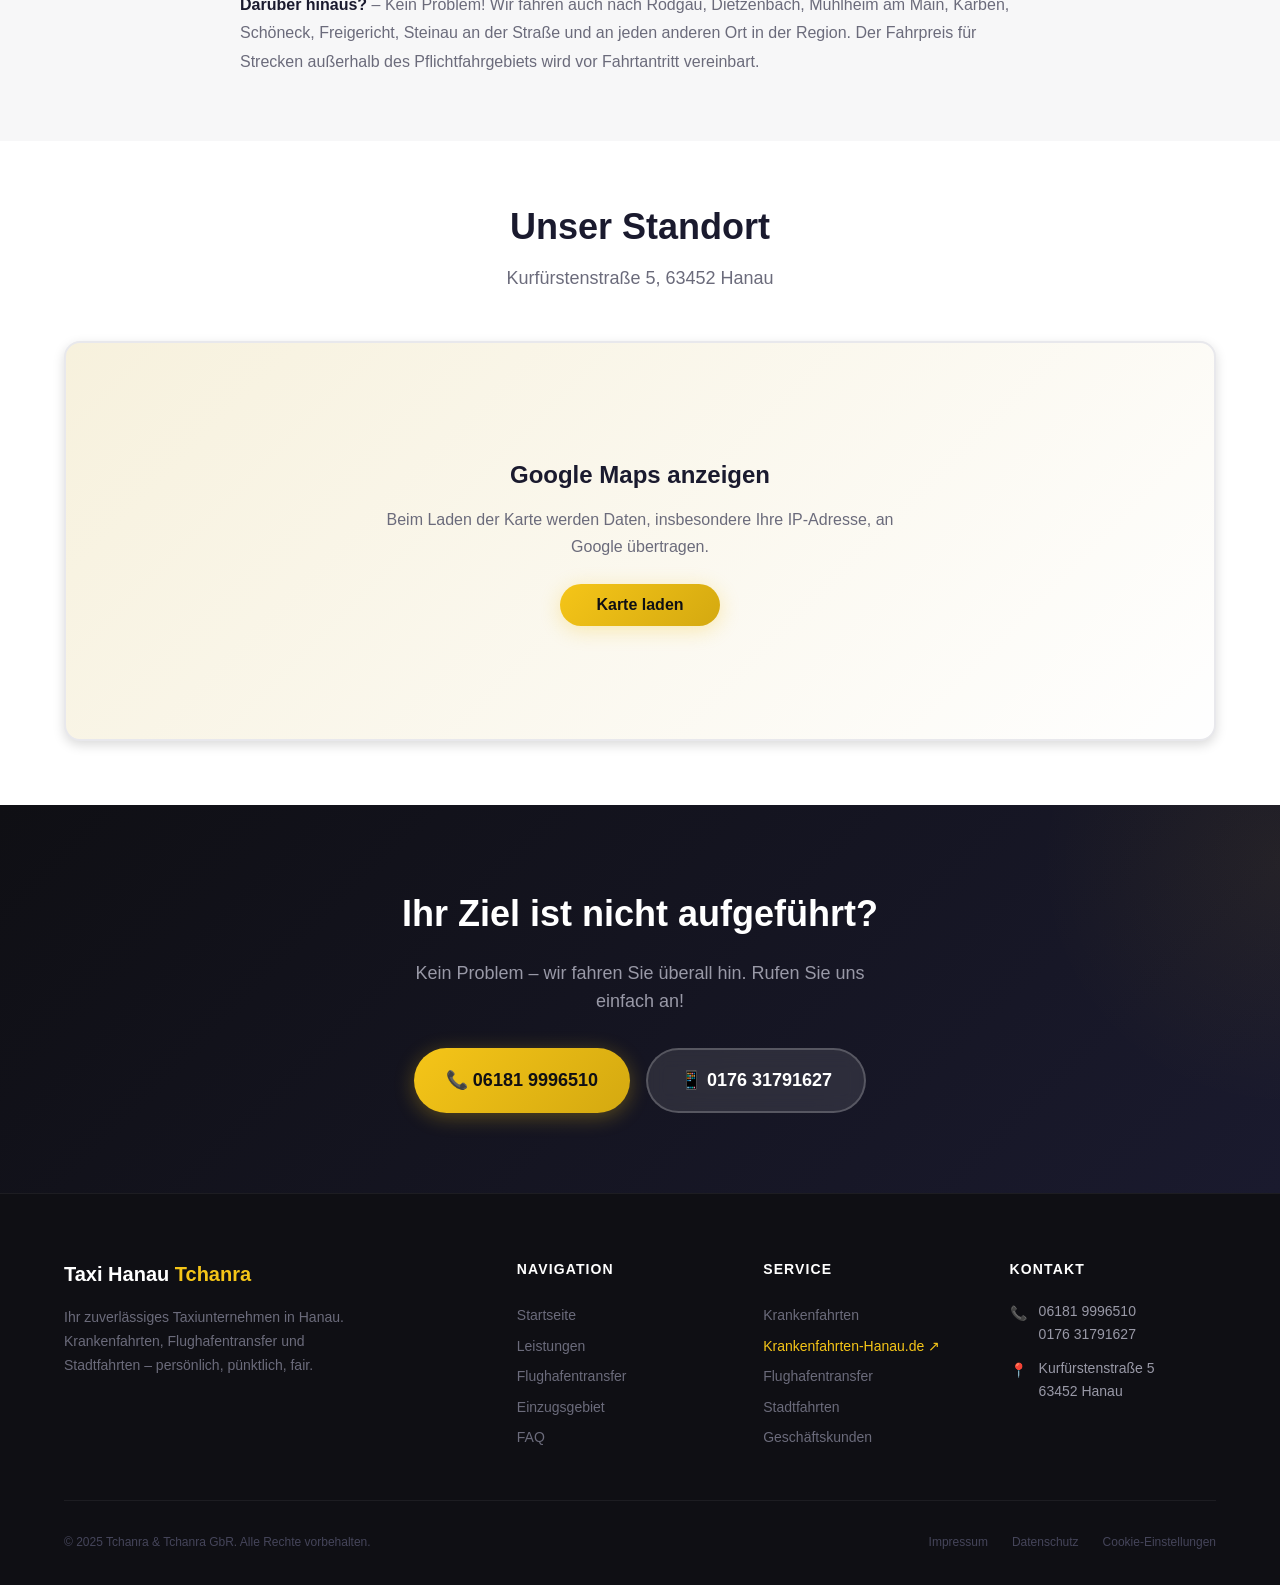
==== commit e6e30201: "Require consent before optional services" ====
--- a/einzugsgebiet.html
+++ b/einzugsgebiet.html
@@ -4,23 +4,7 @@
   <meta charset="UTF-8">
   <meta name="viewport" content="width=device-width, initial-scale=1.0">
 
-  <!-- Google Consent Mode v2 & Google Tag (gtag.js) -->
-  <script>
-    window.dataLayer = window.dataLayer || [];
-    function gtag(){dataLayer.push(arguments);}
-    gtag('consent', 'default', {
-      'ad_storage': 'denied',
-      'ad_user_data': 'denied',
-      'ad_personalization': 'denied',
-      'analytics_storage': 'denied',
-      'wait_for_update': 500
-    });
-  </script>
-  <script async src="https://www.googletagmanager.com/gtag/js?id=AW-11364909431"></script>
-  <script>
-    gtag('js', new Date());
-    gtag('config', 'AW-11364909431');
-  </script>
+  <!-- Google-Dienste werden erst nach Einwilligung durch js/main.js geladen. -->
 
   <!-- SEO -->
   <title>Einzugsgebiet – Taxi Hanau Tchanra | Hanau, Frankfurt, Offenbach & Umland</title>
--- a/css/style.css
+++ b/css/style.css
@@ -2389,6 +2389,11 @@
   margin-top: 0.4rem;
 }
 
+.autocomplete-hint > span {
+  flex: 1 1 320px;
+  line-height: 1.4;
+}
+
 .btn-optin-live {
   background: transparent;
   border: 1px dashed var(--color-gold);
@@ -2398,6 +2403,16 @@
   font-size: 0.7rem;
   cursor: pointer;
   transition: all 0.2s ease;
+}
+
+.btn-optin-live:focus-visible {
+  outline: 3px solid var(--color-white);
+  outline-offset: 2px;
+}
+
+.btn-optin-live:disabled {
+  cursor: default;
+  opacity: 1;
 }
 
 .btn-optin-live:hover {
@@ -2424,6 +2439,8 @@
   padding: 1.25rem 1.5rem;
   transition: bottom 0.4s cubic-bezier(0.16, 1, 0.3, 1);
   font-family: var(--font-family);
+  max-height: min(90vh, 680px);
+  overflow-y: auto;
 }
 
 .cookie-banner--visible {
@@ -2440,9 +2457,7 @@
 
 @media (min-width: 768px) {
   .cookie-banner__content {
-    flex-direction: row;
-    align-items: center;
-    justify-content: space-between;
+    gap: 1.25rem;
   }
 }
 
@@ -2465,13 +2480,70 @@
   text-decoration: underline;
 }
 
+.cookie-banner__choices {
+  display: grid;
+  grid-template-columns: repeat(3, minmax(0, 1fr));
+  gap: 0.6rem;
+  margin-top: 0.9rem;
+}
+
+.cookie-banner__choice {
+  min-height: 62px;
+  display: flex;
+  align-items: center;
+  justify-content: space-between;
+  gap: 0.75rem;
+  padding: 0.65rem 0.75rem;
+  border: 1px solid var(--color-gray-500);
+  border-radius: var(--radius-md);
+  color: var(--color-white);
+  cursor: pointer;
+}
+
+.cookie-banner__choice strong,
+.cookie-banner__choice small {
+  display: block;
+}
+
+.cookie-banner__choice small {
+  margin-top: 0.15rem;
+  color: var(--color-gray-300);
+  font-size: 0.72rem;
+  line-height: 1.35;
+}
+
+.cookie-banner__choice input {
+  width: 22px;
+  height: 22px;
+  flex: 0 0 22px;
+  accent-color: var(--color-gold);
+}
+
+.cookie-banner__choice:has(input:focus-visible) {
+  outline: 3px solid var(--color-gold);
+  outline-offset: 2px;
+}
+
+.cookie-banner__choice--essential {
+  cursor: default;
+}
+
+.cookie-banner__required {
+  flex-shrink: 0;
+  color: var(--color-gray-300);
+  font-size: 0.72rem;
+  font-weight: 700;
+}
+
 .cookie-banner__actions {
   display: flex;
+  flex-wrap: wrap;
   gap: 0.75rem;
-  flex-shrink: 0;
 }
 
 .cookie-banner__btn {
+  min-height: 42px;
+  flex: 1 1 170px;
   padding: 0.6rem 1.2rem;
   border-radius: var(--radius-md);
   font-size: var(--fs-sm);
@@ -2481,25 +2553,45 @@
   border: 1px solid transparent;
 }
 
-.cookie-banner__btn--accept {
+.cookie-banner__btn--choice {
   background: var(--color-gold);
   color: var(--color-black);
-}
-
-.cookie-banner__btn--accept:hover {
+  border-color: var(--color-gold);
+}
+
+.cookie-banner__btn--choice:hover {
   background: var(--color-gold-light);
   transform: translateY(-1px);
 }
 
-.cookie-banner__btn--deny {
+.cookie-banner__btn--save {
   background: transparent;
-  border-color: var(--color-gray-500);
-  color: var(--color-gray-200);
-}
-
-.cookie-banner__btn--deny:hover {
-  border-color: var(--color-gray-300);
-  background: rgba(255, 255, 255, 0.05);
+  border-color: var(--color-gold);
+  color: var(--color-gold);
+}
+
+.cookie-banner__btn--save:hover {
+  background: rgba(245, 197, 24, 0.1);
+}
+
+.cookie-banner__btn:focus-visible {
+  outline: 3px solid var(--color-white);
+  outline-offset: 2px;
+}
+
+@media (max-width: 767px) {
+  .cookie-banner__choices {
+    grid-template-columns: 1fr;
+  }
+
+  .cookie-banner__actions {
+    flex-direction: column;
+  }
+
+  .cookie-banner__btn {
+    flex-basis: auto;
+    width: 100%;
+  }
 }
 
 .footer__legal a[href="#cookie-settings"] {
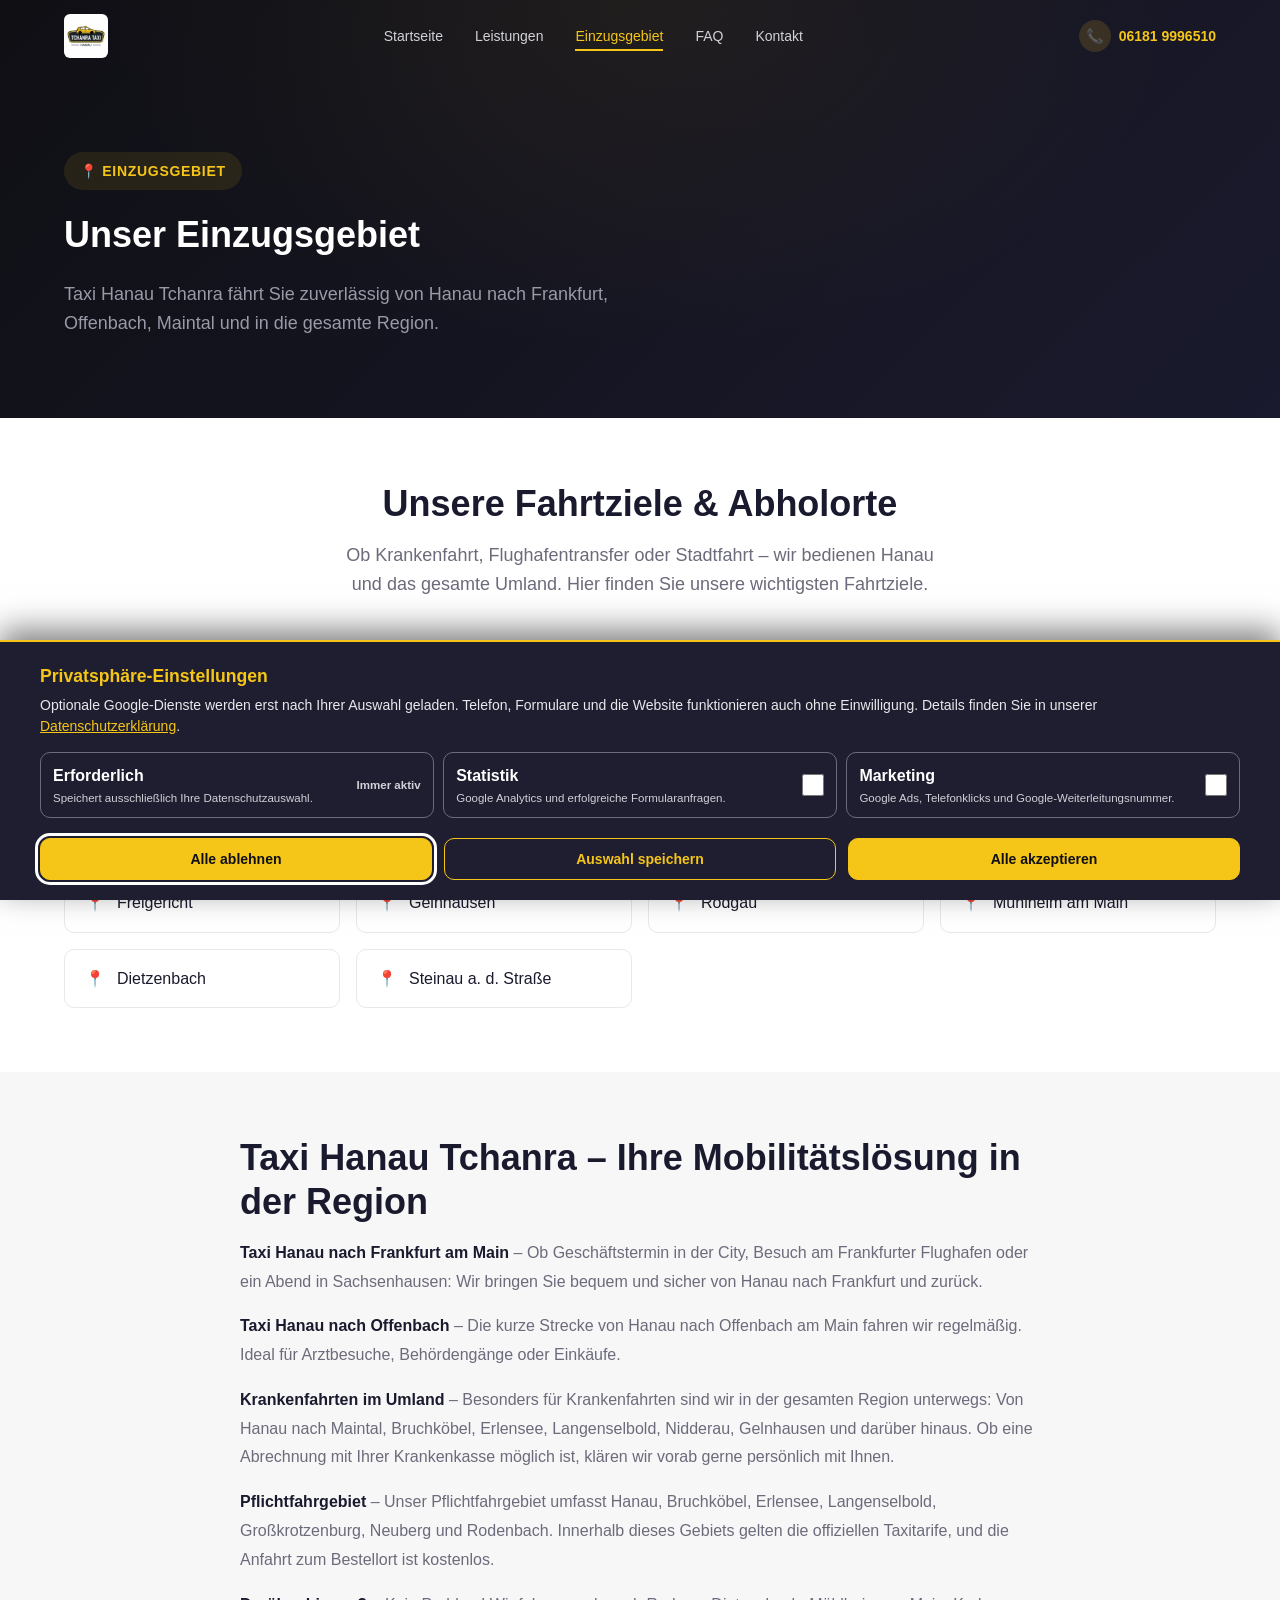
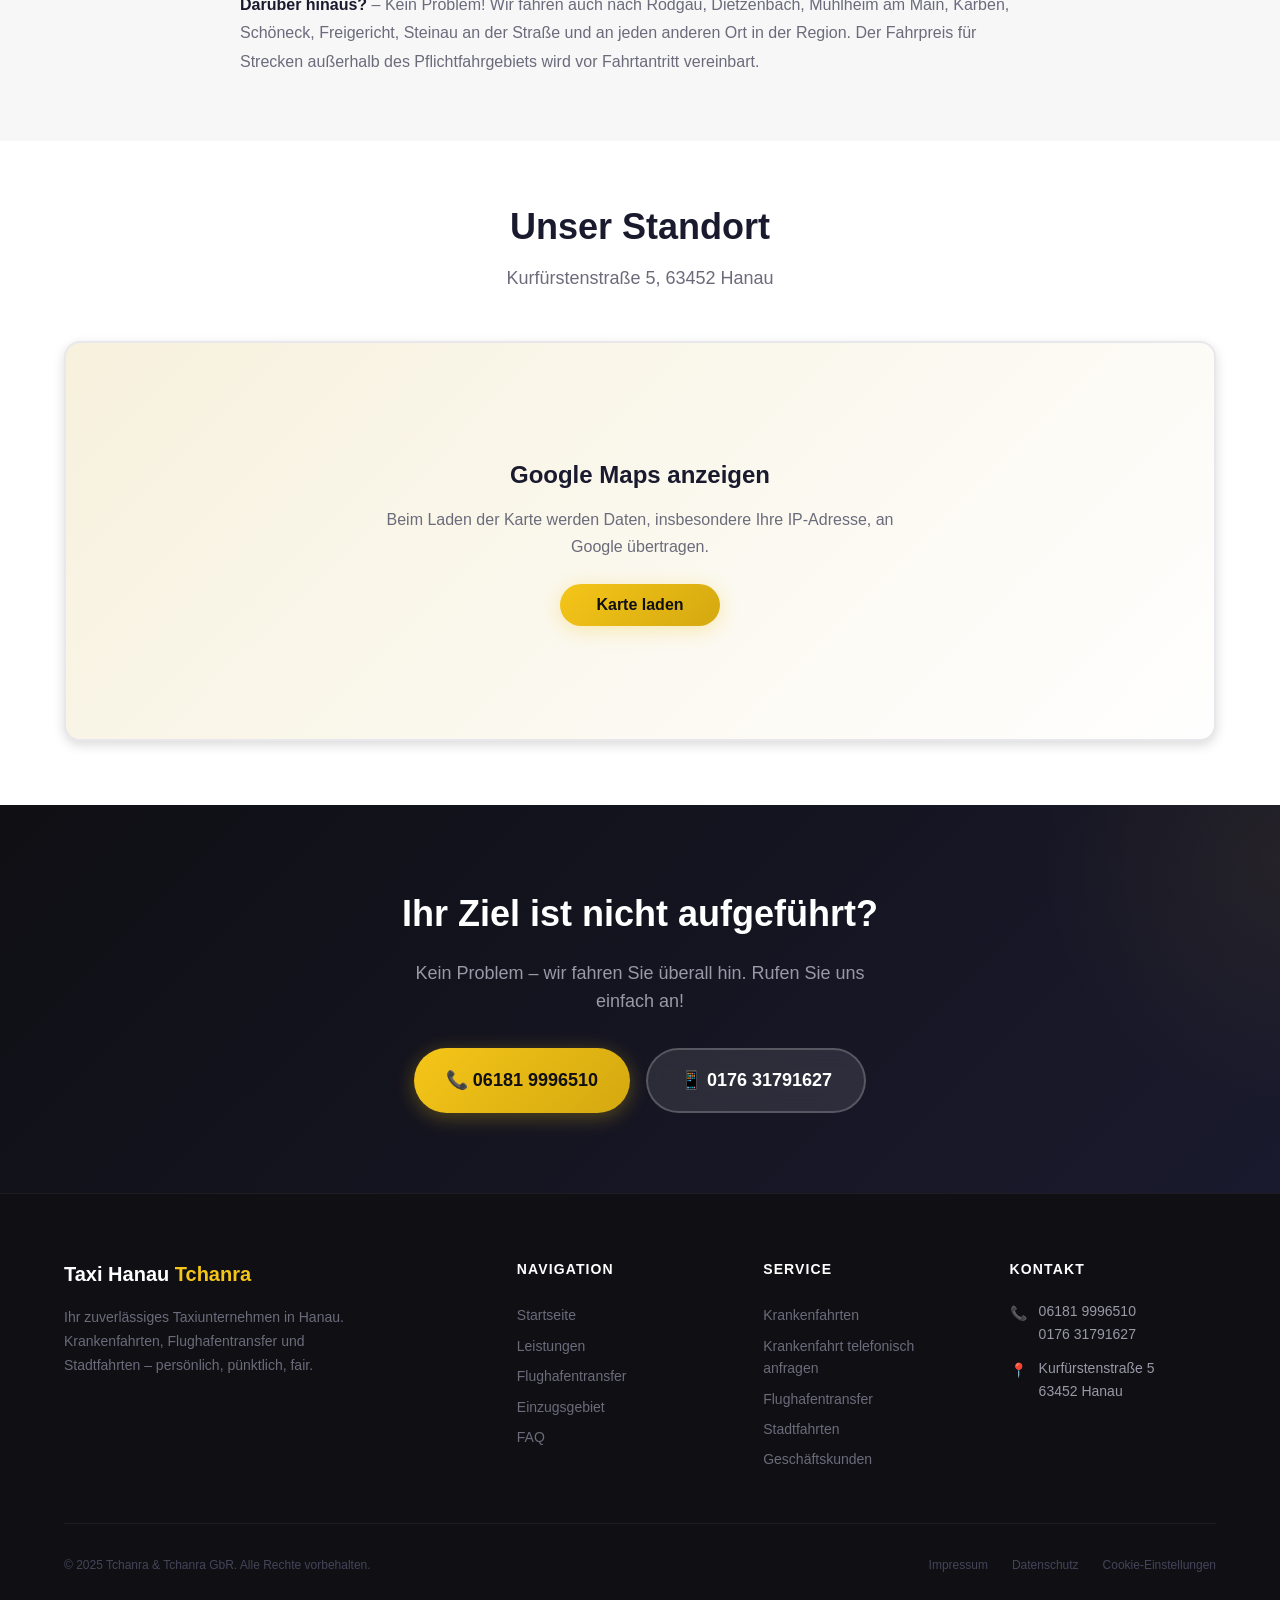
==== commit 99a08b49: "Consolidate health service links and clean URLs" ====
--- a/einzugsgebiet.html
+++ b/einzugsgebiet.html
@@ -10,7 +10,7 @@
   <title>Einzugsgebiet – Taxi Hanau Tchanra | Hanau, Frankfurt, Offenbach & Umland</title>
   <meta name="description" content="Taxi Hanau Tchanra fährt Sie zuverlässig in Hanau und der gesamten Region: Frankfurt, Offenbach, Maintal, Bruchköbel, Gelnhausen, Rodgau und viele weitere Orte.">
   <meta name="robots" content="index, follow">
-  <link rel="canonical" href="https://hanau-taxi-tchanra.de/einzugsgebiet.html">
+  <link rel="canonical" href="https://hanau-taxi-tchanra.de/einzugsgebiet">
 
   <!-- Security Headers -->
   <meta http-equiv="X-Content-Type-Options" content="nosniff">
@@ -27,15 +27,15 @@
   <!-- ===== HEADER ===== -->
   <header class="header header--transparent" role="banner">
     <div class="container header__inner">
-      <a href="index.html" class="header__logo" aria-label="Taxi Hanau Tchanra – Startseite">
+      <a href="/" class="header__logo" aria-label="Taxi Hanau Tchanra – Startseite">
         <img src="images/logo.png" alt="Taxi Hanau Tchanra Logo" class="header__logo-img">
       </a>
       <nav class="header__nav" role="navigation" aria-label="Hauptnavigation">
-        <a href="index.html" class="header__nav-link">Startseite</a>
-        <a href="leistungen.html" class="header__nav-link">Leistungen</a>
-        <a href="einzugsgebiet.html" class="header__nav-link header__nav-link--active">Einzugsgebiet</a>
-        <a href="faq.html" class="header__nav-link">FAQ</a>
-        <a href="kontakt.html" class="header__nav-link">Kontakt</a>
+        <a href="/" class="header__nav-link">Startseite</a>
+        <a href="/leistungen" class="header__nav-link">Leistungen</a>
+        <a href="/einzugsgebiet" class="header__nav-link header__nav-link--active">Einzugsgebiet</a>
+        <a href="/faq" class="header__nav-link">FAQ</a>
+        <a href="/kontakt" class="header__nav-link">Kontakt</a>
       </nav>
       <a href="tel:+4961819996510" class="header__phone" data-tracking="phone-header">
         <span class="header__phone-icon" aria-hidden="true">📞</span>
@@ -174,7 +174,8 @@
               <strong style="color: var(--color-dark);">Krankenfahrten im Umland</strong> – 
               Besonders für Krankenfahrten sind wir in der gesamten Region unterwegs: 
               Von Hanau nach Maintal, Bruchköbel, Erlensee, Langenselbold, Nidderau, 
-              Gelnhausen und darüber hinaus. Die Abrechnung erfolgt direkt mit Ihrer Krankenkasse.
+              Gelnhausen und darüber hinaus. Ob eine Abrechnung mit Ihrer Krankenkasse möglich ist,
+              klären wir vorab gerne persönlich mit Ihnen.
             </p>
 
             <p style="margin-bottom: 1rem;">
@@ -254,19 +255,19 @@
         </div>
         <div>
           <h3 class="footer__heading">Navigation</h3>
-          <a href="index.html" class="footer__link">Startseite</a>
-          <a href="leistungen.html" class="footer__link">Leistungen</a>
-          <a href="flughafentransfer.html" class="footer__link">Flughafentransfer</a>
-          <a href="einzugsgebiet.html" class="footer__link">Einzugsgebiet</a>
-          <a href="faq.html" class="footer__link">FAQ</a>
+          <a href="/" class="footer__link">Startseite</a>
+          <a href="/leistungen" class="footer__link">Leistungen</a>
+          <a href="/flughafentransfer" class="footer__link">Flughafentransfer</a>
+          <a href="/einzugsgebiet" class="footer__link">Einzugsgebiet</a>
+          <a href="/faq" class="footer__link">FAQ</a>
         </div>
         <div>
           <h3 class="footer__heading">Service</h3>
-          <a href="leistungen.html#krankenfahrten" class="footer__link">Krankenfahrten</a>
-          <a href="https://krankenfahrten-hanau.de/" target="_blank" rel="noopener noreferrer" class="footer__link" style="color: var(--color-gold);">Krankenfahrten-Hanau.de ↗</a>
-          <a href="flughafentransfer.html" class="footer__link">Flughafentransfer</a>
-          <a href="leistungen.html#stadtfahrten" class="footer__link">Stadtfahrten</a>
-          <a href="leistungen.html#geschaeftskunden" class="footer__link">Geschäftskunden</a>
+          <a href="/leistungen#krankenfahrten" class="footer__link">Krankenfahrten</a>
+          <a href="tel:+4961819996510" class="footer__link">Krankenfahrt telefonisch anfragen</a>
+          <a href="/flughafentransfer" class="footer__link">Flughafentransfer</a>
+          <a href="/leistungen#stadtfahrten" class="footer__link">Stadtfahrten</a>
+          <a href="/leistungen#geschaeftskunden" class="footer__link">Geschäftskunden</a>
         </div>
         <div>
           <h3 class="footer__heading">Kontakt</h3>
@@ -286,8 +287,8 @@
       <div class="footer__bottom">
         <p class="footer__copyright">&copy; 2025 Tchanra &amp; Tchanra GbR. Alle Rechte vorbehalten.</p>
         <div class="footer__legal">
-          <a href="kontakt.html#impressum">Impressum</a>
-          <a href="kontakt.html#datenschutz">Datenschutz</a>
+          <a href="/kontakt#impressum">Impressum</a>
+          <a href="/kontakt#datenschutz">Datenschutz</a>
           <a href="#cookie-settings" id="open-cookie-banner">Cookie-Einstellungen</a>
         </div>
       </div>
@@ -297,7 +298,7 @@
   <div class="mobile-cta" aria-label="Schnellkontakt">
     <div class="mobile-cta__inner">
       <a href="tel:+4961819996510" class="mobile-cta__btn mobile-cta__btn--primary">📞 Anrufen</a>
-      <a href="kontakt.html" class="mobile-cta__btn mobile-cta__btn--secondary">✉️ Nachricht</a>
+      <a href="/kontakt" class="mobile-cta__btn mobile-cta__btn--secondary">✉️ Nachricht</a>
     </div>
   </div>
 
